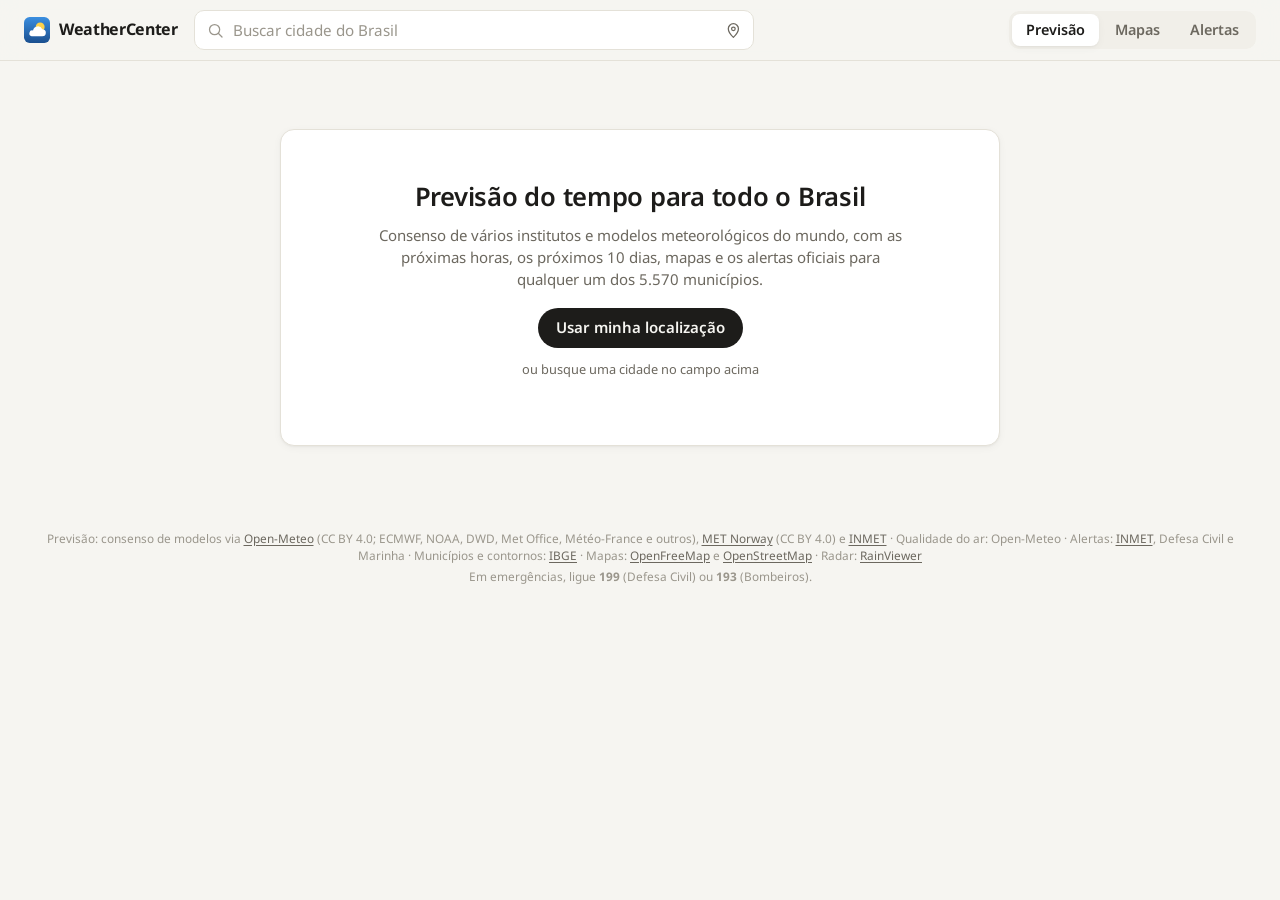
==== index.html @ e6d55d84 "Novo visual, mapas vetoriais e faixa de alertas no topo - Mapa de fundo vetorial (OpenFreeMap + MapL" ====
<!doctype html>
<html lang="pt-BR">
<head>
  <meta charset="utf-8">
  <meta name="viewport" content="width=device-width, initial-scale=1, viewport-fit=cover">
  <title>WeatherCenter</title>
  <meta name="description" content="Previsão do tempo por consenso de vários institutos, mapas e alertas meteorológicos para todas as cidades do Brasil.">
  <meta name="theme-color" content="#f6f5f1" media="(prefers-color-scheme: light)">
  <meta name="theme-color" content="#1b1a18" media="(prefers-color-scheme: dark)">
  <link rel="manifest" href="manifest.webmanifest">
  <link rel="icon" href="icons/icon.svg" type="image/svg+xml">
  <link rel="apple-touch-icon" href="icons/icon-192.png">
  <meta name="apple-mobile-web-app-capable" content="yes">
  <meta name="apple-mobile-web-app-title" content="WeatherCenter">
  <link rel="preload" href="vendor/fontes/noto-sans-latin-wght-normal.woff2" as="font" type="font/woff2" crossorigin>
  <link rel="stylesheet" href="vendor/leaflet/leaflet.css">
  <link rel="stylesheet" href="styles.css">
</head>
<body data-aba="previsao">
  <header class="topo" id="topo">
    <a class="marca" href="./" aria-label="WeatherCenter, início">
      <img src="icons/icon.svg" alt="" width="26" height="26">
      <span>WeatherCenter</span>
    </a>

    <div class="busca" role="search">
      <label for="campo-busca" class="sr">Buscar cidade</label>
      <span class="busca-lupa" data-icone="busca"></span>
      <input id="campo-busca" type="search" autocomplete="off" spellcheck="false"
             placeholder="Buscar cidade do Brasil" aria-autocomplete="list" aria-controls="sugestoes" aria-expanded="false">
      <button id="btn-local" class="btn-icone" type="button" title="Usar minha localização" aria-label="Usar minha localização" data-icone="local"></button>
      <ul id="sugestoes" class="sugestoes" role="listbox" hidden></ul>
    </div>

    <nav class="abas-topo" aria-label="Seções">
      <a href="#previsao" data-aba="previsao">Previsão</a>
      <a href="#mapas" data-aba="mapas">Mapas</a>
      <a href="#alertas" data-aba="alertas">Alertas</a>
    </nav>
    <button id="btn-instalar" class="btn-sec" type="button" hidden>Instalar app</button>
  </header>

  <main>
    <p id="status" class="status" role="status" aria-live="polite" hidden></p>

    <!-- ================= PREVISÃO ================= -->
    <section id="aba-previsao" class="aba aba-previsao">
      <div id="recentes" class="recentes" aria-label="Cidades recentes"></div>

      <section id="boas-vindas" class="cartao boas-vindas">
        <h1>Previsão do tempo para todo o Brasil</h1>
        <p>Consenso de vários institutos e modelos meteorológicos do mundo, com as próximas horas, os próximos 10 dias, mapas e os alertas oficiais para qualquer um dos 5.570 municípios.</p>
        <button id="btn-local-boas" class="btn" type="button">Usar minha localização</button>
        <p class="pequeno">ou busque uma cidade no campo acima</p>
      </section>

      <div id="painel" class="painel" hidden>
        <section id="faixa-alertas" class="faixa-alertas" aria-live="polite" hidden></section>
        <article class="cartao agora" id="hero"></article>

        <article class="cartao resumo" id="c-resumo">
          <h2 class="rotulo">Resumo</h2>
          <ul id="resumo" class="resumo-lista"></ul>
          <div id="alertas-cidade" class="alertas-cidade"></div>
        </article>

        <article class="cartao horas-cartao" id="c-horas">
          <div class="cartao-topo">
            <h2 class="rotulo">Próximas 24 horas</h2>
            <p id="resumo-horas" class="resumo-horas"></p>
          </div>
          <div class="horas-caixa">
            <button type="button" class="horas-seta esq" data-rolar="-1" aria-label="Horas anteriores">‹</button>
            <div id="horas" class="horas" tabindex="0" aria-label="Previsão por hora"></div>
            <button type="button" class="horas-seta dir" data-rolar="1" aria-label="Próximas horas">›</button>
          </div>
          <article id="w-chuva" class="chuva-curta" hidden></article>
          <details class="mais">
            <summary>Tabela completa das próximas 24 horas</summary>
            <div id="tabela-24h"></div>
          </details>
        </article>

        <article class="cartao dias-cartao" id="c-dias">
          <h2 class="rotulo" id="dias-titulo">Próximos 10 dias</h2>
          <ul id="dias" class="dias"></ul>
        </article>

        <div class="quadros" id="quadros">
          <article class="cartao quadro" id="w-sensacao"></article>
          <article class="cartao quadro" id="w-umidade"></article>
          <article class="cartao quadro" id="w-vento"></article>
          <article class="cartao quadro" id="w-precip"></article>
          <article class="cartao quadro" id="w-uv"></article>
          <article class="cartao quadro" id="w-sol"></article>
          <article class="cartao quadro" id="w-visib"></article>
          <article class="cartao quadro" id="w-pressao"></article>
          <article class="cartao quadro" id="w-ar"></article>
          <article class="cartao quadro" id="w-lua"></article>
        </div>

        <article class="cartao fontes-cartao" id="c-fontes" hidden></article>
      </div>

      <footer class="rodape">
        <p>Previsão: consenso de modelos via <a href="https://open-meteo.com/" target="_blank" rel="noopener">Open-Meteo</a> (CC BY 4.0; ECMWF, NOAA, DWD, Met Office, Météo-France e outros), <a href="https://api.met.no/" target="_blank" rel="noopener">MET Norway</a> (CC BY 4.0) e <a href="https://portal.inmet.gov.br/" target="_blank" rel="noopener">INMET</a> ·
          Qualidade do ar: Open-Meteo · Alertas: <a href="https://alertas2.inmet.gov.br/" target="_blank" rel="noopener">INMET</a>, Defesa Civil e Marinha ·
          Municípios e contornos: <a href="https://servicodados.ibge.gov.br/api/docs" target="_blank" rel="noopener">IBGE</a> ·
          Mapas: <a href="https://openfreemap.org" target="_blank" rel="noopener">OpenFreeMap</a> e <a href="https://www.openstreetmap.org/copyright" target="_blank" rel="noopener">OpenStreetMap</a> · Radar: <a href="https://www.rainviewer.com/" target="_blank" rel="noopener">RainViewer</a></p>
        <p>Em emergências, ligue <strong>199</strong> (Defesa Civil) ou <strong>193</strong> (Bombeiros).</p>
      </footer>
    </section>

    <!-- ================= MAPAS ================= -->
    <section id="aba-mapas" class="aba aba-mapa" hidden>
      <div class="mapa-tela">
        <div id="mapa-tempo" class="mapa"></div>
        <div class="mapa-flutuante mapa-camadas-caixa">
          <div id="mapa-camadas" class="segmentos" role="toolbar" aria-label="Camada do mapa"></div>
          <label class="interruptor"><input type="checkbox" id="radar-check"><span class="trilho" aria-hidden="true"></span> Radar <span id="radar-info" class="radar-info"></span></label>
        </div>
        <div id="mapa-legenda" class="mapa-flutuante mapa-legenda"></div>
        <div class="mapa-flutuante linha-tempo">
          <button type="button" id="mapa-tocar" class="btn-tocar" aria-pressed="false" aria-label="Animar as próximas 24 horas"><svg viewBox="0 0 24 24" aria-hidden="true"><path d="M8 5v14l11-7z"/></svg></button>
          <input type="range" id="mapa-hora" min="0" max="24" value="0" step="0.25" aria-label="Horário">
          <span id="mapa-hora-rotulo" class="hora-rotulo"></span>
        </div>
        <div id="mapa-status" class="mapa-status" hidden></div>
      </div>
    </section>

    <!-- ================= ALERTAS ================= -->
    <section id="aba-alertas" class="aba aba-mapa" hidden>
      <div class="alertas-tela">
        <div class="mapa-tela">
          <div id="mapa-alertas" class="mapa"></div>
          <div class="mapa-flutuante alertas-filtro">
            <select id="alertas-uf" aria-label="Filtrar por estado"></select>
          </div>
          <div class="mapa-flutuante mapa-legenda leg-alertas">
            <div class="leg-titulo">Alertas</div>
            <div><span class="q" style="background:#FFD400"></span>Perigo potencial</div>
            <div><span class="q" style="background:#FF8C00"></span>Perigo</div>
            <div><span class="q" style="background:#E60000"></span>Grande perigo</div>
            <label class="leg-fogo"><input type="checkbox" id="mostrar-fogo" checked> Incêndios 24 h <small id="fogo-qtd"></small></label>
          </div>
          <div id="alertas-status" class="mapa-status" hidden></div>
        </div>
        <aside class="alertas-painel">
          <div id="alertas-lista"></div>
          <section class="cartao">
            <h2 class="rotulo">Fontes de alertas</h2>
            <ul id="alertas-fontes" class="fontes"></ul>
          </section>
          <p class="nota">Toque em uma área colorida para ver os alertas daquele local, ou num ícone de fogo para ver o foco de incêndio.</p>
        </aside>
      </div>
    </section>
  </main>

  <nav class="abas-baixo" aria-label="Seções">
    <a href="#previsao" data-aba="previsao"><span data-icone="previsao"></span>Previsão</a>
    <a href="#mapas" data-aba="mapas"><span data-icone="mapa"></span>Mapas</a>
    <a href="#alertas" data-aba="alertas"><span data-icone="alerta"></span>Alertas</a>
  </nav>

  <script src="vendor/leaflet/leaflet.js"></script>
  <script type="module" src="js/main.js"></script>
</body>
</html>
---- vendor/leaflet/leaflet.css ----
/* required styles */

.leaflet-pane,
.leaflet-tile,
.leaflet-marker-icon,
.leaflet-marker-shadow,
.leaflet-tile-container,
.leaflet-pane > svg,
.leaflet-pane > canvas,
.leaflet-zoom-box,
.leaflet-image-layer,
.leaflet-layer {
	position: absolute;
	left: 0;
	top: 0;
	}
.leaflet-container {
	overflow: hidden;
	}
.leaflet-tile,
.leaflet-marker-icon,
.leaflet-marker-shadow {
	-webkit-user-select: none;
	   -moz-user-select: none;
	        user-select: none;
	  -webkit-user-drag: none;
	}
/* Prevents IE11 from highlighting tiles in blue */
.leaflet-tile::selection {
	background: transparent;
}
/* Safari renders non-retina tile on retina better with this, but Chrome is worse */
.leaflet-safari .leaflet-tile {
	image-rendering: -webkit-optimize-contrast;
	}
/* hack that prevents hw layers "stretching" when loading new tiles */
.leaflet-safari .leaflet-tile-container {
	width: 1600px;
	height: 1600px;
	-webkit-transform-origin: 0 0;
	}
.leaflet-marker-icon,
.leaflet-marker-shadow {
	display: block;
	}
/* .leaflet-container svg: reset svg max-width decleration shipped in Joomla! (joomla.org) 3.x */
/* .leaflet-container img: map is broken in FF if you have max-width: 100% on tiles */
.leaflet-container .leaflet-overlay-pane svg {
	max-width: none !important;
	max-height: none !important;
	}
.leaflet-container .leaflet-marker-pane img,
.leaflet-container .leaflet-shadow-pane img,
.leaflet-container .leaflet-tile-pane img,
.leaflet-container img.leaflet-image-layer,
.leaflet-container .leaflet-tile {
	max-width: none !important;
	max-height: none !important;
	width: auto;
	padding: 0;
	}

.leaflet-container img.leaflet-tile {
	/* See: https://bugs.chromium.org/p/chromium/issues/detail?id=600120 */
	mix-blend-mode: plus-lighter;
}

.leaflet-container.leaflet-touch-zoom {
	-ms-touch-action: pan-x pan-y;
	touch-action: pan-x pan-y;
	}
.leaflet-container.leaflet-touch-drag {
	-ms-touch-action: pinch-zoom;
	/* Fallback for FF which doesn't support pinch-zoom */
	touch-action: none;
	touch-action: pinch-zoom;
}
.leaflet-container.leaflet-touch-drag.leaflet-touch-zoom {
	-ms-touch-action: none;
	touch-action: none;
}
.leaflet-container {
	-webkit-tap-highlight-color: transparent;
}
.leaflet-container a {
	-webkit-tap-highlight-color: rgba(51, 181, 229, 0.4);
}
.leaflet-tile {
	filter: inherit;
	visibility: hidden;
	}
.leaflet-tile-loaded {
	visibility: inherit;
	}
.leaflet-zoom-box {
	width: 0;
	height: 0;
	-moz-box-sizing: border-box;
	     box-sizing: border-box;
	z-index: 800;
	}
/* workaround for https://bugzilla.mozilla.org/show_bug.cgi?id=888319 */
.leaflet-overlay-pane svg {
	-moz-user-select: none;
	}

.leaflet-pane         { z-index: 400; }

.leaflet-tile-pane    { z-index: 200; }
.leaflet-overlay-pane { z-index: 400; }
.leaflet-shadow-pane  { z-index: 500; }
.leaflet-marker-pane  { z-index: 600; }
.leaflet-tooltip-pane   { z-index: 650; }
.leaflet-popup-pane   { z-index: 700; }

.leaflet-map-pane canvas { z-index: 100; }
.leaflet-map-pane svg    { z-index: 200; }

.leaflet-vml-shape {
	width: 1px;
	height: 1px;
	}
.lvml {
	behavior: url(#default#VML);
	display: inline-block;
	position: absolute;
	}


/* control positioning */

.leaflet-control {
	position: relative;
	z-index: 800;
	pointer-events: visiblePainted; /* IE 9-10 doesn't have auto */
	pointer-events: auto;
	}
.leaflet-top,
.leaflet-bottom {
	position: absolute;
	z-index: 1000;
	pointer-events: none;
	}
.leaflet-top {
	top: 0;
	}
.leaflet-right {
	right: 0;
	}
.leaflet-bottom {
	bottom: 0;
	}
.leaflet-left {
	left: 0;
	}
.leaflet-control {
	float: left;
	clear: both;
	}
.leaflet-right .leaflet-control {
	float: right;
	}
.leaflet-top .leaflet-control {
	margin-top: 10px;
	}
.leaflet-bottom .leaflet-control {
	margin-bottom: 10px;
	}
.leaflet-left .leaflet-control {
	margin-left: 10px;
	}
.leaflet-right .leaflet-control {
	margin-right: 10px;
	}


/* zoom and fade animations */

.leaflet-fade-anim .leaflet-popup {
	opacity: 0;
	-webkit-transition: opacity 0.2s linear;
	   -moz-transition: opacity 0.2s linear;
	        transition: opacity 0.2s linear;
	}
.leaflet-fade-anim .leaflet-map-pane .leaflet-popup {
	opacity: 1;
	}
.leaflet-zoom-animated {
	-webkit-transform-origin: 0 0;
	    -ms-transform-origin: 0 0;
	        transform-origin: 0 0;
	}
svg.leaflet-zoom-animated {
	will-change: transform;
}

.leaflet-zoom-anim .leaflet-zoom-animated {
	-webkit-transition: -webkit-transform 0.25s cubic-bezier(0,0,0.25,1);
	   -moz-transition:    -moz-transform 0.25s cubic-bezier(0,0,0.25,1);
	        transition:         transform 0.25s cubic-bezier(0,0,0.25,1);
	}
.leaflet-zoom-anim .leaflet-tile,
.leaflet-pan-anim .leaflet-tile {
	-webkit-transition: none;
	   -moz-transition: none;
	        transition: none;
	}

.leaflet-zoom-anim .leaflet-zoom-hide {
	visibility: hidden;
	}


/* cursors */

.leaflet-interactive {
	cursor: pointer;
	}
.leaflet-grab {
	cursor: -webkit-grab;
	cursor:    -moz-grab;
	cursor:         grab;
	}
.leaflet-crosshair,
.leaflet-crosshair .leaflet-interactive {
	cursor: crosshair;
	}
.leaflet-popup-pane,
.leaflet-control {
	cursor: auto;
	}
.leaflet-dragging .leaflet-grab,
.leaflet-dragging .leaflet-grab .leaflet-interactive,
.leaflet-dragging .leaflet-marker-draggable {
	cursor: move;
	cursor: -webkit-grabbing;
	cursor:    -moz-grabbing;
	cursor:         grabbing;
	}

/* marker & overlays interactivity */
.leaflet-marker-icon,
.leaflet-marker-shadow,
.leaflet-image-layer,
.leaflet-pane > svg path,
.leaflet-tile-container {
	pointer-events: none;
	}

.leaflet-marker-icon.leaflet-interactive,
.leaflet-image-layer.leaflet-interactive,
.leaflet-pane > svg path.leaflet-interactive,
svg.leaflet-image-layer.leaflet-interactive path {
	pointer-events: visiblePainted; /* IE 9-10 doesn't have auto */
	pointer-events: auto;
	}

/* visual tweaks */

.leaflet-container {
	background: #ddd;
	outline-offset: 1px;
	}
.leaflet-container a {
	color: #0078A8;
	}
.leaflet-zoom-box {
	border: 2px dotted #38f;
	background: rgba(255,255,255,0.5);
	}


/* general typography */
.leaflet-container {
	font-family: "Helvetica Neue", Arial, Helvetica, sans-serif;
	font-size: 12px;
	font-size: 0.75rem;
	line-height: 1.5;
	}


/* general toolbar styles */

.leaflet-bar {
	box-shadow: 0 1px 5px rgba(0,0,0,0.65);
	border-radius: 4px;
	}
.leaflet-bar a {
	background-color: #fff;
	border-bottom: 1px solid #ccc;
	width: 26px;
	height: 26px;
	line-height: 26px;
	display: block;
	text-align: center;
	text-decoration: none;
	color: black;
	}
.leaflet-bar a,
.leaflet-control-layers-toggle {
	background-position: 50% 50%;
	background-repeat: no-repeat;
	display: block;
	}
.leaflet-bar a:hover,
.leaflet-bar a:focus {
	background-color: #f4f4f4;
	}
.leaflet-bar a:first-child {
	border-top-left-radius: 4px;
	border-top-right-radius: 4px;
	}
.leaflet-bar a:last-child {
	border-bottom-left-radius: 4px;
	border-bottom-right-radius: 4px;
	border-bottom: none;
	}
.leaflet-bar a.leaflet-disabled {
	cursor: default;
	background-color: #f4f4f4;
	color: #bbb;
	}

.leaflet-touch .leaflet-bar a {
	width: 30px;
	height: 30px;
	line-height: 30px;
	}
.leaflet-touch .leaflet-bar a:first-child {
	border-top-left-radius: 2px;
	border-top-right-radius: 2px;
	}
.leaflet-touch .leaflet-bar a:last-child {
	border-bottom-left-radius: 2px;
	border-bottom-right-radius: 2px;
	}

/* zoom control */

.leaflet-control-zoom-in,
.leaflet-control-zoom-out {
	font: bold 18px 'Lucida Console', Monaco, monospace;
	text-indent: 1px;
	}

.leaflet-touch .leaflet-control-zoom-in, .leaflet-touch .leaflet-control-zoom-out  {
	font-size: 22px;
	}


/* layers control */

.leaflet-control-layers {
	box-shadow: 0 1px 5px rgba(0,0,0,0.4);
	background: #fff;
	border-radius: 5px;
	}
.leaflet-control-layers-toggle {
	background-image: url(images/layers.png);
	width: 36px;
	height: 36px;
	}
.leaflet-retina .leaflet-control-layers-toggle {
	background-image: url(images/layers-2x.png);
	background-size: 26px 26px;
	}
.leaflet-touch .leaflet-control-layers-toggle {
	width: 44px;
	height: 44px;
	}
.leaflet-control-layers .leaflet-control-layers-list,
.leaflet-control-layers-expanded .leaflet-control-layers-toggle {
	display: none;
	}
.leaflet-control-layers-expanded .leaflet-control-layers-list {
	display: block;
	position: relative;
	}
.leaflet-control-layers-expanded {
	padding: 6px 10px 6px 6px;
	color: #333;
	background: #fff;
	}
.leaflet-control-layers-scrollbar {
	overflow-y: scroll;
	overflow-x: hidden;
	padding-right: 5px;
	}
.leaflet-control-layers-selector {
	margin-top: 2px;
	position: relative;
	top: 1px;
	}
.leaflet-control-layers label {
	display: block;
	font-size: 13px;
	font-size: 1.08333em;
	}
.leaflet-control-layers-separator {
	height: 0;
	border-top: 1px solid #ddd;
	margin: 5px -10px 5px -6px;
	}

/* Default icon URLs */
.leaflet-default-icon-path { /* used only in path-guessing heuristic, see L.Icon.Default */
	background-image: url(images/marker-icon.png);
	}


/* attribution and scale controls */

.leaflet-container .leaflet-control-attribution {
	background: #fff;
	background: rgba(255, 255, 255, 0.8);
	margin: 0;
	}
.leaflet-control-attribution,
.leaflet-control-scale-line {
	padding: 0 5px;
	color: #333;
	line-height: 1.4;
	}
.leaflet-control-attribution a {
	text-decoration: none;
	}
.leaflet-control-attribution a:hover,
.leaflet-control-attribution a:focus {
	text-decoration: underline;
	}
.leaflet-attribution-flag {
	display: inline !important;
	vertical-align: baseline !important;
	width: 1em;
	height: 0.6669em;
	}
.leaflet-left .leaflet-control-scale {
	margin-left: 5px;
	}
.leaflet-bottom .leaflet-control-scale {
	margin-bottom: 5px;
	}
.leaflet-control-scale-line {
	border: 2px solid #777;
	border-top: none;
	line-height: 1.1;
	padding: 2px 5px 1px;
	white-space: nowrap;
	-moz-box-sizing: border-box;
	     box-sizing: border-box;
	background: rgba(255, 255, 255, 0.8);
	text-shadow: 1px 1px #fff;
	}
.leaflet-control-scale-line:not(:first-child) {
	border-top: 2px solid #777;
	border-bottom: none;
	margin-top: -2px;
	}
.leaflet-control-scale-line:not(:first-child):not(:last-child) {
	border-bottom: 2px solid #777;
	}

.leaflet-touch .leaflet-control-attribution,
.leaflet-touch .leaflet-control-layers,
.leaflet-touch .leaflet-bar {
	box-shadow: none;
	}
.leaflet-touch .leaflet-control-layers,
.leaflet-touch .leaflet-bar {
	border: 2px solid rgba(0,0,0,0.2);
	background-clip: padding-box;
	}


/* popup */

.leaflet-popup {
	position: absolute;
	text-align: center;
	margin-bottom: 20px;
	}
.leaflet-popup-content-wrapper {
	padding: 1px;
	text-align: left;
	border-radius: 12px;
	}
.leaflet-popup-content {
	margin: 13px 24px 13px 20px;
	line-height: 1.3;
	font-size: 13px;
	font-size: 1.08333em;
	min-height: 1px;
	}
.leaflet-popup-content p {
	margin: 17px 0;
	margin: 1.3em 0;
	}
.leaflet-popup-tip-container {
	width: 40px;
	height: 20px;
	position: absolute;
	left: 50%;
	margin-top: -1px;
	margin-left: -20px;
	overflow: hidden;
	pointer-events: none;
	}
.leaflet-popup-tip {
	width: 17px;
	height: 17px;
	padding: 1px;

	margin: -10px auto 0;
	pointer-events: auto;

	-webkit-transform: rotate(45deg);
	   -moz-transform: rotate(45deg);
	    -ms-transform: rotate(45deg);
	        transform: rotate(45deg);
	}
.leaflet-popup-content-wrapper,
.leaflet-popup-tip {
	background: white;
	color: #333;
	box-shadow: 0 3px 14px rgba(0,0,0,0.4);
	}
.leaflet-container a.leaflet-popup-close-button {
	position: absolute;
	top: 0;
	right: 0;
	border: none;
	text-align: center;
	width: 24px;
	height: 24px;
	font: 16px/24px Tahoma, Verdana, sans-serif;
	color: #757575;
	text-decoration: none;
	background: transparent;
	}
.leaflet-container a.leaflet-popup-close-button:hover,
.leaflet-container a.leaflet-popup-close-button:focus {
	color: #585858;
	}
.leaflet-popup-scrolled {
	overflow: auto;
	}

.leaflet-oldie .leaflet-popup-content-wrapper {
	-ms-zoom: 1;
	}
.leaflet-oldie .leaflet-popup-tip {
	width: 24px;
	margin: 0 auto;

	-ms-filter: "progid:DXImageTransform.Microsoft.Matrix(M11=0.70710678, M12=0.70710678, M21=-0.70710678, M22=0.70710678)";
	filter: progid:DXImageTransform.Microsoft.Matrix(M11=0.70710678, M12=0.70710678, M21=-0.70710678, M22=0.70710678);
	}

.leaflet-oldie .leaflet-control-zoom,
.leaflet-oldie .leaflet-control-layers,
.leaflet-oldie .leaflet-popup-content-wrapper,
.leaflet-oldie .leaflet-popup-tip {
	border: 1px solid #999;
	}


/* div icon */

.leaflet-div-icon {
	background: #fff;
	border: 1px solid #666;
	}


/* Tooltip */
/* Base styles for the element that has a tooltip */
.leaflet-tooltip {
	position: absolute;
	padding: 6px;
	background-color: #fff;
	border: 1px solid #fff;
	border-radius: 3px;
	color: #222;
	white-space: nowrap;
	-webkit-user-select: none;
	-moz-user-select: none;
	-ms-user-select: none;
	user-select: none;
	pointer-events: none;
	box-shadow: 0 1px 3px rgba(0,0,0,0.4);
	}
.leaflet-tooltip.leaflet-interactive {
	cursor: pointer;
	pointer-events: auto;
	}
.leaflet-tooltip-top:before,
.leaflet-tooltip-bottom:before,
.leaflet-tooltip-left:before,
.leaflet-tooltip-right:before {
	position: absolute;
	pointer-events: none;
	border: 6px solid transparent;
	background: transparent;
	content: "";
	}

/* Directions */

.leaflet-tooltip-bottom {
	margin-top: 6px;
}
.leaflet-tooltip-top {
	margin-top: -6px;
}
.leaflet-tooltip-bottom:before,
.leaflet-tooltip-top:before {
	left: 50%;
	margin-left: -6px;
	}
.leaflet-tooltip-top:before {
	bottom: 0;
	margin-bottom: -12px;
	border-top-color: #fff;
	}
.leaflet-tooltip-bottom:before {
	top: 0;
	margin-top: -12px;
	margin-left: -6px;
	border-bottom-color: #fff;
	}
.leaflet-tooltip-left {
	margin-left: -6px;
}
.leaflet-tooltip-right {
	margin-left: 6px;
}
.leaflet-tooltip-left:before,
.leaflet-tooltip-right:before {
	top: 50%;
	margin-top: -6px;
	}
.leaflet-tooltip-left:before {
	right: 0;
	margin-right: -12px;
	border-left-color: #fff;
	}
.leaflet-tooltip-right:before {
	left: 0;
	margin-left: -12px;
	border-right-color: #fff;
	}

/* Printing */

@media print {
	/* Prevent printers from removing background-images of controls. */
	.leaflet-control {
		-webkit-print-color-adjust: exact;
		print-color-adjust: exact;
		}
	}
---- styles.css ----
/* =====================================================================
   WeatherCenter: visual sóbrio e minimalista, uma única fonte (Noto Sans,
   a mesma dos nomes nos mapas), cores neutras e um único tom de destaque.
   ===================================================================== */
@font-face {
  font-family: "Noto Sans";
  font-style: normal;
  font-display: swap;
  font-weight: 100 900;
  src: url("vendor/fontes/noto-sans-latin-wght-normal.woff2") format("woff2-variations"), url("vendor/fontes/noto-sans-latin-wght-normal.woff2") format("woff2");
}

:root {
  color-scheme: light;
  --fundo: #f6f5f1;
  --superficie: #ffffff;
  --superficie-2: #f1efe9;
  --superficie-3: #e6e3da;
  --borda: #e4e1d8;
  --borda-forte: #d3cfc4;
  --texto: #1d1c1a;
  --sutil: #6c685f;
  --fraco: #9a968c;
  --acento: #c0613d;
  --acento-suave: #f5e6de;
  --chuva: #2f6db5;
  --chuva-suave: #e8f0f9;
  --ok: #2f7d4f;
  --sol: #d4932a;
  --sombra: 0 1px 2px rgba(29, 28, 26, .04), 0 2px 8px rgba(29, 28, 26, .04);
  --sombra-flutuante: 0 2px 6px rgba(29, 28, 26, .08), 0 10px 28px rgba(29, 28, 26, .10);
  --raio: 14px;
  --raio-p: 10px;
  --vao: 14px;
  --altura-topo: 57px;
  --altura-nav: 0px;
  --fonte: "Noto Sans", system-ui, -apple-system, "Segoe UI", Roboto, sans-serif;
}
@media (prefers-color-scheme: dark) {
  :root {
    color-scheme: dark;
    --fundo: #1b1a18;
    --superficie: #242320;
    --superficie-2: #2c2b27;
    --superficie-3: #3a3833;
    --borda: #34322d;
    --borda-forte: #45423b;
    --texto: #ecebe5;
    --sutil: #a8a499;
    --fraco: #7d7a71;
    --acento: #dc805c;
    --acento-suave: #3a2a22;
    --chuva: #74a9e6;
    --chuva-suave: #22303f;
    --ok: #6cc08e;
    --sol: #e6ae4f;
    --sombra: 0 1px 2px rgba(0, 0, 0, .25);
    --sombra-flutuante: 0 2px 6px rgba(0, 0, 0, .3), 0 10px 28px rgba(0, 0, 0, .35);
  }
}

* { box-sizing: border-box; }
[hidden] { display: none !important; }
html, body { margin: 0; }
html { background: var(--fundo); -webkit-text-size-adjust: 100%; }
body {
  font-family: var(--fonte); font-size: 15px; line-height: 1.45; color: var(--texto); background: var(--fundo);
  min-height: 100vh; min-height: 100dvh; -webkit-font-smoothing: antialiased; font-variant-numeric: tabular-nums;
}
button, input, select { font: inherit; color: inherit; }
a { color: var(--acento); text-underline-offset: 2px; }
h1, h2, h3 { margin: 0; font-weight: 600; letter-spacing: -.01em; }
p { margin: 0; }
.sr { position: absolute; width: 1px; height: 1px; overflow: hidden; clip: rect(0 0 0 0); white-space: nowrap; }
.pequeno { font-size: .8rem; }
.nota { font-size: .78rem; color: var(--sutil); }
.azul { color: var(--chuva); }
:focus-visible { outline: 2px solid var(--acento); outline-offset: 2px; }

/* Ícones de linha */
.ic { width: 1.25em; height: 1.25em; display: inline-block; vertical-align: -.25em; flex: none; }
.ic-sol { color: var(--sol); }
.ic-lua { color: var(--fraco); }
.ic-chuva, .ic-neve { color: var(--chuva); }
.ic-raio { color: var(--sol); }
.ic-nuvem { color: var(--sutil); }
.ic-nuvem-frente { fill: var(--superficie); }
.ic-nevoa { color: var(--fraco); }

/* Botões */
.btn { border: 0; border-radius: 999px; padding: 9px 18px; cursor: pointer; font-weight: 600; background: var(--texto); color: var(--fundo); }
.btn:hover { opacity: .9; }
.btn-sec { border: 1px solid var(--borda-forte); background: var(--superficie); border-radius: 999px; padding: 6px 14px; cursor: pointer; font-size: .85rem; font-weight: 600; }
.btn-icone { border: 0; background: transparent; width: 36px; height: 36px; border-radius: 8px; display: grid; place-items: center; cursor: pointer; color: var(--sutil); }
.btn-icone:hover { background: var(--superficie-2); color: var(--texto); }
.chip { border: 1px solid var(--borda); background: var(--superficie); color: var(--texto); border-radius: 999px; padding: 5px 12px; cursor: pointer; white-space: nowrap; font-size: .82rem; }
.chip:hover { border-color: var(--borda-forte); }

/* ---------------- Topo ---------------- */
.topo {
  position: sticky; top: 0; z-index: 1300; display: flex; align-items: center; gap: 16px;
  padding: calc(10px + env(safe-area-inset-top)) clamp(12px, 2vw, 24px) 10px;
  background: color-mix(in srgb, var(--fundo) 90%, transparent);
  backdrop-filter: saturate(160%) blur(12px); -webkit-backdrop-filter: saturate(160%) blur(12px);
  border-bottom: 1px solid var(--borda);
}
.marca { display: flex; align-items: center; gap: 9px; font-weight: 700; font-size: 1rem; color: var(--texto); text-decoration: none; letter-spacing: -.02em; flex: none; }
.busca { position: relative; flex: 1; max-width: 560px; display: flex; align-items: center; }
.busca-lupa { position: absolute; left: 12px; color: var(--fraco); display: flex; pointer-events: none; }
#campo-busca { width: 100%; padding: 8px 44px 8px 38px; border-radius: 10px; border: 1px solid var(--borda); background: var(--superficie); color: var(--texto); font-size: .95rem; }
#campo-busca::placeholder { color: var(--fraco); }
#campo-busca:focus { outline: none; border-color: var(--acento); box-shadow: 0 0 0 3px var(--acento-suave); }
#btn-local { position: absolute; right: 3px; width: 34px; height: 30px; }
.sugestoes {
  position: absolute; z-index: 1400; left: 0; right: 0; top: calc(100% + 6px); list-style: none; margin: 0; padding: 5px;
  background: var(--superficie); border: 1px solid var(--borda); border-radius: 12px; box-shadow: var(--sombra-flutuante); max-height: 60vh; overflow: auto;
}
.sugestoes li { padding: 9px 11px; border-radius: 8px; cursor: pointer; display: flex; justify-content: space-between; gap: 8px; }
.sugestoes li[aria-selected="true"], .sugestoes li:hover { background: var(--superficie-2); }
.sugestoes .uf { color: var(--sutil); font-size: .88rem; }
.abas-topo { display: none; gap: 2px; margin-left: auto; background: var(--superficie-2); padding: 3px; border-radius: 10px; }
.abas-topo a { color: var(--sutil); text-decoration: none; padding: 6px 14px; border-radius: 8px; font-weight: 600; font-size: .9rem; }
.abas-topo a:hover { color: var(--texto); }
.abas-topo a[aria-current="page"] { background: var(--superficie); color: var(--texto); box-shadow: var(--sombra); }
#btn-instalar { flex: none; }

/* ---------------- Estrutura ---------------- */
main { width: 100%; }
.aba-previsao { padding: var(--vao) clamp(12px, 2vw, 24px) calc(var(--vao) + var(--altura-nav)); max-width: 1760px; margin: 0 auto; }
.status {
  position: fixed; z-index: 1350; left: 50%; transform: translateX(-50%); top: calc(var(--altura-topo) + 10px);
  max-width: min(560px, calc(100vw - 24px)); padding: 9px 14px; border-radius: 10px; font-size: .9rem;
  background: var(--texto); color: var(--fundo); box-shadow: var(--sombra-flutuante);
}
.status.erro { background: #b4432c; color: #fff; }
.recentes { display: flex; gap: 6px; overflow-x: auto; scrollbar-width: none; margin-bottom: var(--vao); }
.recentes:empty { display: none; }
.recentes::-webkit-scrollbar { display: none; }

.cartao { background: var(--superficie); border: 1px solid var(--borda); border-radius: var(--raio); padding: 16px; box-shadow: var(--sombra); min-width: 0; }
.rotulo { font-size: .72rem; font-weight: 650; letter-spacing: .07em; text-transform: uppercase; color: var(--sutil); margin-bottom: 10px; display: flex; align-items: center; gap: 6px; }
.cartao-topo { display: flex; align-items: baseline; justify-content: space-between; gap: 4px 12px; flex-wrap: wrap; margin-bottom: 4px; }
.cartao-topo .rotulo { margin-bottom: 0; }
details.mais { margin-top: 10px; border-top: 1px solid var(--borda); padding-top: 8px; }
details.mais > summary { cursor: pointer; font-size: .84rem; font-weight: 600; color: var(--sutil); list-style: none; padding: 4px 0; }
details.mais > summary::-webkit-details-marker { display: none; }
details.mais > summary::before { content: "›"; display: inline-block; width: 1em; transition: transform .15s; }
details.mais[open] > summary::before { transform: rotate(90deg); }
details.mais > summary:hover { color: var(--texto); }

.boas-vindas { text-align: center; padding: 48px 20px; max-width: 720px; margin: 6vh auto; }
.boas-vindas h1 { font-size: 1.6rem; margin-bottom: 10px; }
.boas-vindas p { color: var(--sutil); margin: 0 auto 18px; max-width: 540px; }
.boas-vindas .pequeno { margin-top: 12px; }
body.carregando .painel { opacity: .6; transition: opacity .2s; }

/* Painel da previsão: grade que ocupa toda a largura */
.painel { display: grid; gap: var(--vao); grid-template-columns: minmax(0, 1fr); grid-auto-flow: row dense; }

/* ---------------- Agora ---------------- */
.agora { display: flex; flex-direction: column; gap: 14px; }
.agora-topo { display: flex; justify-content: space-between; gap: 10px; align-items: flex-start; }
.agora h1 { font-size: 1.35rem; }
.agora-onde { color: var(--sutil); font-size: .85rem; margin-top: 2px; }
.agora-onde::first-letter { text-transform: uppercase; }
.agora-principal { display: flex; align-items: center; gap: 18px; }
.agora-principal .ic-tempo { width: 60px; height: 60px; stroke-width: 1.3; }
.agora-temp { font-size: 4.2rem; font-weight: 300; line-height: 1; letter-spacing: -.04em; }
.agora-desc { font-size: 1.05rem; font-weight: 600; }
.agora-sub { color: var(--sutil); font-size: .9rem; margin-top: 2px; }
.agora-metricas { display: grid; grid-template-columns: repeat(4, minmax(0, 1fr)); gap: 1px; background: var(--borda); border: 1px solid var(--borda); border-radius: var(--raio-p); overflow: hidden; margin: 0; }
.agora-metricas div { background: var(--superficie); padding: 8px 10px; display: flex; flex-direction: column; gap: 1px; }
.agora-metricas dt { font-size: .72rem; color: var(--sutil); display: flex; align-items: center; gap: 4px; }
.agora-metricas dd { margin: 0; font-weight: 650; font-size: .95rem; }
.selo-fontes {
  align-self: flex-start; border: 1px solid var(--borda); background: var(--superficie-2); color: var(--sutil); border-radius: 999px;
  padding: 3px 10px; font-size: .75rem; font-weight: 600; cursor: pointer; white-space: nowrap;
}
.selo-fontes:hover { color: var(--texto); border-color: var(--borda-forte); }
.selo-fontes .ponto { display: inline-block; width: 6px; height: 6px; border-radius: 50%; background: var(--ok); margin-right: 6px; vertical-align: 1px; }

/* ---------------- Resumo e alertas ---------------- */
.resumo-lista { list-style: none; margin: 0; padding: 0; }
.resumo-lista li { display: grid; grid-template-columns: 22px 1fr; gap: 10px; padding: 9px 0; border-top: 1px solid var(--borda); align-items: start; }
.resumo-lista li:first-child { border-top: 0; padding-top: 0; }
.resumo-lista .ic { margin-top: 1px; color: var(--sutil); }
.resumo-lista strong { font-weight: 650; }
.resumo-lista .quando { display: block; font-size: .7rem; font-weight: 650; letter-spacing: .06em; text-transform: uppercase; color: var(--fraco); margin-bottom: 1px; }
.resumo-lista li.atencao .ic { color: var(--acento); }
.faixa-alertas {
  grid-column: 1 / -1; border-radius: var(--raio); padding: 14px 16px; display: grid; gap: 10px;
  background: color-mix(in srgb, var(--cor) 14%, var(--superficie));
  border: 1px solid color-mix(in srgb, var(--cor) 55%, var(--borda)); border-left: 6px solid var(--cor);
}
.faixa-alertas.so-estado { background: color-mix(in srgb, var(--cor) 6%, var(--superficie)); border-left-width: 4px; }
.faixa-cab { display: flex; align-items: center; gap: 10px; }
.faixa-cab .ic { width: 24px; height: 24px; flex: none; color: color-mix(in srgb, var(--cor) 70%, var(--texto)); stroke-width: 2; }
.faixa-cab h2 { font-size: 1.05rem; font-weight: 700; margin: 0; }
.faixa-alertas ul { list-style: none; margin: 0; padding: 0; display: grid; gap: 6px; }
.faixa-alertas li { display: flex; flex-wrap: wrap; align-items: center; gap: 4px 8px; font-weight: 600; font-size: .92rem; }
.faixa-alertas li .fonte { font-weight: 500; }
.faixa-acoes { display: flex; flex-wrap: wrap; gap: 8px; }
.faixa-acoes a.btn-sec { text-decoration: none; color: var(--texto); }
.alertas-cidade { margin-top: 12px; display: grid; gap: 8px; }
.alertas-cidade:empty { display: none; }
.alerta {
  border-radius: var(--raio-p); padding: 11px 13px; background: color-mix(in srgb, var(--cor) 9%, var(--superficie));
  border: 1px solid color-mix(in srgb, var(--cor) 40%, var(--borda)); border-left: 4px solid var(--cor);
}
.alerta-topo { display: flex; justify-content: space-between; align-items: center; gap: 8px; margin-bottom: 4px; }
.selo { font-size: .68rem; font-weight: 700; text-transform: uppercase; letter-spacing: .05em; padding: 2px 8px; border-radius: 999px; color: #1a1a1a; }
.fonte { font-size: .74rem; font-weight: 600; color: var(--sutil); }
.alerta h3 { font-size: .95rem; margin-bottom: 2px; }
.alerta p { margin: 0; color: var(--sutil); }
.alerta details { margin-top: 6px; font-size: .88rem; }
.alerta summary { cursor: pointer; color: var(--texto); font-weight: 600; }
.alerta ul { margin: 6px 0; padding-left: 20px; }
.aviso-neutro { border-radius: var(--raio-p); padding: 9px 12px; background: var(--superficie-2); font-size: .88rem; color: var(--sutil); display: flex; gap: 8px; align-items: center; }
.aviso-neutro.ok::before { content: ""; width: 7px; height: 7px; border-radius: 50%; background: var(--ok); flex: none; }

/* ---------------- Próximas horas ---------------- */
.resumo-horas { color: var(--sutil); font-size: .86rem; }
.horas-caixa { position: relative; }
.horas { overflow-x: auto; scrollbar-width: thin; scrollbar-color: var(--borda-forte) transparent; padding-bottom: 6px; }
.horas:focus-visible { outline-offset: -2px; border-radius: 8px; }
.trilho-colunas { display: flex; }
.hc { flex: 0 0 auto; display: flex; flex-direction: column; align-items: center; gap: 4px; padding-top: 8px; }
.hc .h-hora { font-size: .78rem; color: var(--sutil); font-weight: 600; }
.hc.agora-h .h-hora { color: var(--texto); }
.hc .ic-tempo { width: 24px; height: 24px; }
.hc .h-prob { font-size: .7rem; font-weight: 650; color: var(--chuva); min-height: 1.1em; }
.hc.sol .h-hora { color: var(--sol); }
.grafico-horas { display: block; overflow: visible; }
.grafico-horas .curva { fill: none; stroke: var(--acento); stroke-width: 2; stroke-linejoin: round; }
.grafico-horas .ponto { fill: var(--superficie); stroke: var(--acento); stroke-width: 1.6; }
.grafico-horas .t { font-size: 12.5px; font-weight: 650; fill: var(--texto); text-anchor: middle; }
.grafico-horas .barra { fill: var(--chuva); opacity: .8; }
.grafico-horas .base { stroke: var(--borda); }
.grafico-horas .mm { font-size: 10px; fill: var(--chuva); text-anchor: middle; font-weight: 600; }
.grafico-horas .linha-sol { stroke: var(--sol); stroke-dasharray: 2 3; }
.grafico-horas .rot-sol { font-size: 10px; fill: var(--sol); text-anchor: middle; font-weight: 650; }
.horas-seta {
  display: none; position: absolute; top: 45%; transform: translateY(-50%); z-index: 2; width: 30px; height: 30px; border-radius: 50%;
  border: 1px solid var(--borda); background: var(--superficie); color: var(--texto); font-size: 1.2rem; line-height: 1; cursor: pointer; box-shadow: var(--sombra-flutuante);
}
.horas-seta.esq { left: -10px; } .horas-seta.dir { right: -10px; }
@media (hover: hover) and (pointer: fine) { .horas-caixa:hover .horas-seta { display: block; } }
.chuva-curta { margin-top: 10px; padding: 10px 12px; border-radius: var(--raio-p); background: var(--chuva-suave); }
.chuva-curta p { font-size: .86rem; margin-bottom: 8px; }
.barras-chuva { display: grid; grid-template-columns: repeat(12, 1fr); gap: 3px; height: 32px; align-items: end; }
.barras-chuva div { height: 100%; display: flex; align-items: flex-end; }
.barras-chuva span { width: 100%; border-radius: 2px 2px 0 0; background: color-mix(in srgb, var(--chuva) 22%, transparent); }
.barras-chuva span.tem { background: var(--chuva); }
.barras-eixo { display: flex; justify-content: space-between; font-size: .7rem; color: var(--sutil); margin-top: 3px; }

/* Tabela de 24 horas */
.tabela-caixa { overflow-x: auto; border-radius: var(--raio-p); border: 1px solid var(--borda); margin-top: 6px; }
.tabela { border-collapse: separate; border-spacing: 0; font-size: .82rem; white-space: nowrap; }
.tabela th, .tabela td { padding: 6px 10px; text-align: center; border-bottom: 1px solid var(--borda); }
.tabela tr:last-child th, .tabela tr:last-child td { border-bottom: 0; }
.tabela th[scope="row"] { position: sticky; left: 0; background: var(--superficie); text-align: left; font-weight: 600; color: var(--sutil); z-index: 1; box-shadow: 1px 0 0 var(--borda); }
.tabela thead th[scope="col"] { font-weight: 650; }
.tabela .icones td { padding: 3px 10px; }
.tabela .icones .ic-tempo { width: 22px; height: 22px; }
.uv { display: inline-block; min-width: 22px; padding: 0 5px; border-radius: 5px; background: color-mix(in srgb, var(--c) 25%, transparent); font-weight: 650; }
.seta { display: inline-block; font-weight: 700; color: var(--sutil); }

/* ---------------- 10 dias ---------------- */
.dias { list-style: none; margin: 0; padding: 0; }
.dia { border-top: 1px solid var(--borda); }
.dia:first-child { border-top: 0; }
.dia summary {
  list-style: none; cursor: pointer; display: grid; align-items: center; gap: 10px; padding: 8px 6px;
  grid-template-columns: 3.4em 24px 2.8em 2.4em minmax(40px, 1fr) 2.4em; border-radius: 8px;
}
.dia summary::-webkit-details-marker { display: none; }
.dia summary:hover { background: var(--superficie-2); }
.d-nome { font-weight: 600; }
.d-icone { display: flex; }
.d-icone .ic-tempo { width: 24px; height: 24px; }
.d-chuva { font-size: .74rem; color: var(--chuva); font-weight: 650; }
.d-min { color: var(--sutil); text-align: right; }
.d-max { font-weight: 650; text-align: right; }
.d-barra { position: relative; height: 5px; border-radius: 3px; background: var(--superficie-3); }
.d-barra > span { position: absolute; top: 0; bottom: 0; border-radius: 3px; }
.d-agora { position: absolute; top: 50%; width: 9px; height: 9px; border-radius: 50%; background: var(--superficie); border: 2px solid var(--texto); transform: translate(-50%, -50%); }
.d-det { padding: 6px 6px 14px; }
.d-desc { margin: 0 0 6px; }
.d-cons { margin: 0 0 10px; font-size: .82rem; color: var(--sutil); }
.d-det dl { display: grid; grid-template-columns: repeat(2, minmax(0, 1fr)); gap: 6px; margin: 0; }
.d-det dl div { background: var(--superficie-2); border-radius: 8px; padding: 7px 10px; }
.d-det dt { font-size: .72rem; color: var(--sutil); }
.d-det dd { margin: 1px 0 0; font-weight: 650; }
.d-det dd small { font-weight: 500; color: var(--sutil); }
.dia details[open] > summary { background: var(--superficie-2); }

/* ---------------- Quadros ---------------- */
.quadros { display: grid; grid-template-columns: repeat(2, minmax(0, 1fr)); gap: var(--vao); align-content: start; }
.quadro { display: flex; flex-direction: column; min-height: 136px; padding: 14px; }
.quadro .rotulo { margin-bottom: 6px; }
.w-grande { font-size: 1.7rem; font-weight: 400; line-height: 1.1; letter-spacing: -.02em; }
.w-grande small { font-size: .85rem; color: var(--sutil); font-weight: 500; letter-spacing: 0; margin-left: 3px; }
.w-sub { font-size: .88rem; font-weight: 600; margin-top: 2px; }
.w-dica { font-size: .8rem; color: var(--sutil); margin-top: auto; padding-top: 8px; line-height: 1.35; }
.escala { position: relative; height: 4px; border-radius: 2px; margin-top: 10px; }
.escala span { position: absolute; top: 50%; width: 10px; height: 10px; border-radius: 50%; background: var(--superficie); border: 2px solid var(--texto); transform: translate(-50%, -50%); }
.vento-linha { display: flex; align-items: center; gap: 12px; }
.bussola { width: 62px; height: 62px; flex: none; color: var(--texto); }
.bussola text { font-size: 11px; fill: var(--fraco); font-weight: 650; }
.medidor-sol { width: 100%; max-width: 170px; height: auto; display: block; margin-top: 6px; }
.lua-linha { display: flex; align-items: center; gap: 12px; }
.lua-disco { width: 40px; height: 40px; flex: none; }

/* ---------------- Fontes da previsão ---------------- */
.resumo-fontes { font-size: .9rem; margin-bottom: 10px; color: var(--sutil); }
.resumo-fontes strong { color: var(--texto); }
.fontes-lista { list-style: none; margin: 0; padding: 0; display: grid; grid-template-columns: repeat(auto-fill, minmax(250px, 1fr)); gap: 0 20px; }
.fontes-lista li { display: grid; grid-template-columns: 8px 1fr auto; gap: 10px; align-items: baseline; padding: 7px 0; border-top: 1px solid var(--borda); }
.fonte-ponto { width: 7px; height: 7px; border-radius: 50%; background: var(--fraco); display: inline-block; }
.fonte-ponto.ok { background: var(--ok); }
.f-nome { font-weight: 650; font-size: .88rem; }
.f-inst { display: block; font-size: .74rem; color: var(--sutil); }
.f-hoje { font-size: .82rem; font-weight: 650; white-space: nowrap; }
.fontes-cartao details.mais p { font-size: .84rem; color: var(--sutil); margin: 6px 0; max-width: 100ch; }

.rodape { text-align: center; font-size: .74rem; color: var(--fraco); padding: 26px 8px 8px; }
.rodape p { margin: 4px 0; }
.rodape a { color: var(--sutil); }

/* ---------------- Mapas em tela cheia ---------------- */
.aba-mapa { height: calc(100vh - var(--altura-topo) - var(--altura-nav)); height: calc(100dvh - var(--altura-topo) - var(--altura-nav)); }
.mapa-tela { position: relative; height: 100%; overflow: hidden; background: var(--superficie-2); }
.mapa { position: absolute; inset: 0; background: var(--superficie-2); }
.mapa-flutuante {
  position: absolute; z-index: 1000; background: color-mix(in srgb, var(--superficie) 94%, transparent);
  backdrop-filter: blur(10px); -webkit-backdrop-filter: blur(10px);
  border: 1px solid var(--borda); border-radius: 12px; box-shadow: var(--sombra-flutuante);
}
.mapa-camadas-caixa { top: 12px; left: 12px; display: flex; align-items: center; gap: 6px; padding: 4px; max-width: calc(100% - 24px); }
.segmentos { display: flex; gap: 2px; overflow-x: auto; scrollbar-width: none; min-width: 0; }
.segmentos::-webkit-scrollbar { display: none; }
.segmentos button { border: 0; background: transparent; padding: 6px 11px; border-radius: 8px; font-size: .84rem; font-weight: 600; color: var(--sutil); cursor: pointer; white-space: nowrap; }
.segmentos button:hover { color: var(--texto); background: var(--superficie-2); }
.segmentos button[aria-pressed="true"] { background: var(--texto); color: var(--fundo); }
.interruptor { display: flex; align-items: center; gap: 7px; font-size: .84rem; font-weight: 600; padding: 4px 8px 4px 10px; border-left: 1px solid var(--borda); cursor: pointer; white-space: nowrap; position: relative; }
.interruptor input { position: absolute; opacity: 0; pointer-events: none; }
.interruptor .trilho { width: 30px; height: 18px; border-radius: 999px; background: var(--superficie-3); position: relative; transition: background .2s; flex: none; }
.interruptor .trilho::after { content: ""; position: absolute; top: 2px; left: 2px; width: 14px; height: 14px; border-radius: 50%; background: var(--superficie); box-shadow: 0 1px 2px rgba(0,0,0,.25); transition: transform .2s; }
.interruptor input:checked + .trilho { background: var(--chuva); }
.interruptor input:checked + .trilho::after { transform: translateX(12px); }
.interruptor input:focus-visible + .trilho { outline: 2px solid var(--acento); outline-offset: 2px; }
.radar-info { font-weight: 500; color: var(--sutil); font-size: .78rem; }
.mapa-legenda { left: 12px; bottom: 80px; padding: 9px 11px; font-size: .74rem; width: 210px; }
.leg-titulo { font-weight: 650; margin-bottom: 6px; font-size: .78rem; }
.leg-titulo span { color: var(--sutil); font-weight: 500; }
.leg-barra { height: 8px; border-radius: 4px; }
.leg-marcas { display: flex; justify-content: space-between; color: var(--sutil); margin-top: 3px; }
.leg-alertas { bottom: 22px; width: auto; }
.leg-alertas div { display: flex; align-items: center; gap: 7px; margin: 3px 0; }
.leg-alertas .q { width: 12px; height: 12px; border-radius: 3px; display: inline-block; }
.leg-fogo { display: flex; align-items: center; gap: 6px; margin-top: 7px; padding-top: 7px; border-top: 1px solid var(--borda); cursor: pointer; }
.leg-fogo small { color: var(--sutil); }
.linha-tempo {
  left: 50%; transform: translateX(-50%); bottom: 18px; width: min(680px, calc(100% - 24px));
  display: grid; grid-template-columns: auto 1fr auto; align-items: center; gap: 12px; padding: 7px 14px 7px 7px;
}
.btn-tocar { width: 38px; height: 38px; border-radius: 50%; border: 0; background: var(--texto); color: var(--fundo); display: grid; place-items: center; cursor: pointer; }
.btn-tocar svg { width: 18px; height: 18px; fill: currentColor; }
#mapa-hora { width: 100%; accent-color: var(--acento); }
.hora-rotulo { font-size: .84rem; font-weight: 650; min-width: 8.5em; text-align: right; }
.mapa-status { position: absolute; inset: 0; z-index: 1100; display: grid; place-items: center; background: color-mix(in srgb, var(--fundo) 55%, transparent); font-weight: 600; text-align: center; padding: 20px; }
.alertas-filtro { top: 12px; left: 12px; padding: 3px; }
#alertas-uf { border: 0; background: transparent; padding: 6px 8px; border-radius: 8px; font-weight: 600; font-size: .88rem; }

.camada-campo { pointer-events: none; }
.camada-valores { position: absolute; left: 0; top: 0; }
.valor-cidade {
  position: absolute; left: 0; top: 0; white-space: nowrap; pointer-events: none; translate: -50% -150%;
  font-size: 11.5px; font-weight: 700; padding: 1px 6px; border-radius: 6px; line-height: 1.5;
  background: color-mix(in srgb, var(--superficie) 92%, transparent); color: var(--texto); border: 1px solid var(--borda);
  box-shadow: 0 1px 3px rgba(0,0,0,.12);
}
.radar-quadro { transition: opacity .45s ease; }

/* Leaflet com o visual do app */
.leaflet-container { font-family: var(--fonte); background: var(--superficie-2); }
.leaflet-bar { border: 1px solid var(--borda) !important; border-radius: 10px !important; box-shadow: var(--sombra-flutuante) !important; overflow: hidden; }
.leaflet-bar a, .leaflet-bar a:hover { background: var(--superficie); color: var(--texto); border-bottom-color: var(--borda); width: 34px; height: 34px; line-height: 34px; }
.leaflet-bottom.leaflet-right .leaflet-control-zoom { margin-bottom: 84px; margin-right: 12px; }
.leaflet-popup-content-wrapper, .leaflet-popup-tip { background: var(--superficie); color: var(--texto); box-shadow: var(--sombra-flutuante); }
.leaflet-popup-content-wrapper { border-radius: 12px; }
.leaflet-popup-content { margin: 12px 14px; font-size: .88rem; }
.leaflet-popup-content p { margin: 0 0 6px; }
.leaflet-container a.leaflet-popup-close-button { color: var(--sutil); }
.leaflet-control-attribution { background: color-mix(in srgb, var(--superficie) 80%, transparent) !important; color: var(--sutil); font-size: 10px; }
.leaflet-control-attribution a { color: var(--sutil); }
.popup .btn { padding: 6px 12px; font-size: .82rem; }
.popup-alertas .alerta { margin-bottom: 8px; }
.rotulo-cidade { white-space: nowrap; pointer-events: none; }
.rotulo-cidade i { position: absolute; left: 0; top: 0; width: 6px; height: 6px; border-radius: 50%; background: var(--texto); border: 1px solid var(--superficie); }
.rotulo-cidade span { position: absolute; left: 9px; top: -7px; font-size: 11.5px; font-weight: 600; color: var(--texto); text-shadow: 0 0 2px var(--superficie), 0 0 3px var(--superficie), 0 0 4px var(--superficie); }
.rotulo-cidade.capital span { font-size: 13px; font-weight: 700; top: -8px; }
.icone-fogo svg { display: block; filter: drop-shadow(0 1px 2px rgba(0,0,0,.35)); }
.popup-fogo p { margin: 6px 0 0; }

/* Aba de alertas: mapa e lista lado a lado no computador */
.alertas-tela { display: grid; grid-template-rows: 58% 42%; height: 100%; }
.alertas-painel { overflow-y: auto; padding: var(--vao); display: grid; gap: var(--vao); align-content: start; border-top: 1px solid var(--borda); background: var(--fundo); }
.lista-titulo { font-size: .95rem; margin: 0 0 4px; }
#alertas-lista { display: grid; gap: 8px; align-content: start; }
.area-alerta { font-size: .76rem; color: var(--sutil); margin: -4px 4px 4px; }
.fontes { list-style: none; margin: 0; padding: 0; display: grid; gap: 10px; }
.fontes li { display: grid; grid-template-columns: 10px 1fr; gap: 10px; align-items: start; font-size: .88rem; }
.fontes .fonte-ponto { margin-top: 7px; }
.fonte-ok .fonte-ponto { background: var(--ok); }
.fonte-erro .fonte-ponto { background: #c94b32; }
.fonte-st { font-size: .74rem; color: var(--sutil); margin-left: 4px; }
.fontes .pequeno { color: var(--sutil); }

/* ---------------- Navegação inferior (celular) ---------------- */
.abas-baixo {
  position: fixed; z-index: 1300; left: 0; right: 0; bottom: 0; display: grid; grid-template-columns: repeat(3, 1fr);
  background: color-mix(in srgb, var(--superficie) 94%, transparent); backdrop-filter: blur(12px); -webkit-backdrop-filter: blur(12px);
  border-top: 1px solid var(--borda); padding-bottom: env(safe-area-inset-bottom);
}
.abas-baixo a { display: flex; flex-direction: column; align-items: center; gap: 2px; padding: 7px 0 8px; font-size: .7rem; font-weight: 600; color: var(--fraco); text-decoration: none; }
.abas-baixo a .ic { width: 22px; height: 22px; }
.abas-baixo a[aria-current="page"] { color: var(--texto); }
.abas-baixo a[aria-current="page"] .ic { color: var(--acento); }
body[data-aba="mapas"], body[data-aba="alertas"] { overflow: hidden; }

/* ---------------- Celular ---------------- */
@media (max-width: 899px) {
  :root { --altura-nav: calc(56px + env(safe-area-inset-bottom)); --vao: 12px; }
  .topo { gap: 10px; }
  .marca span { display: none; }
  .busca { max-width: none; }
  .mapa-camadas-caixa { left: 8px; right: 8px; top: 8px; max-width: none; }
  .mapa-legenda { left: 8px; bottom: 70px; width: 180px; }
  .leg-alertas { bottom: 12px; }
  .alertas-filtro { top: 8px; left: 8px; }
  .linha-tempo { bottom: 10px; gap: 8px; }
  .hora-rotulo { min-width: 6.5em; font-size: .78rem; }
  .leaflet-bottom.leaflet-right .leaflet-control-zoom { display: none; }
  .agora-metricas { grid-template-columns: repeat(2, minmax(0, 1fr)); }
  .agora-temp { font-size: 3.6rem; }
  .cartao { padding: 14px; }
}
@media (max-width: 520px) {
  .interruptor { padding-left: 6px; }
  .interruptor .radar-info { display: none; }
}

/* ---------------- Telas grandes: aproveita toda a largura ---------------- */
@media (min-width: 900px) {
  .abas-topo { display: flex; }
  .abas-baixo { display: none; }
  .painel { grid-template-columns: repeat(12, minmax(0, 1fr)); }
  .agora, .resumo, .dias-cartao, .quadros { grid-column: span 6; }
  .horas-cartao, .fontes-cartao { grid-column: 1 / -1; }
  .alertas-tela { grid-template-columns: minmax(0, 1fr) clamp(320px, 30vw, 440px); grid-template-rows: 100%; }
  .alertas-painel { border-top: 0; border-left: 1px solid var(--borda); }
  .d-det dl { grid-template-columns: repeat(3, minmax(0, 1fr)); }
}
@media (min-width: 1280px) {
  .agora { grid-column: span 5; }
  .resumo { grid-column: span 7; }
  .dias-cartao { grid-column: span 5; }
  .quadros { grid-column: span 7; grid-template-columns: repeat(3, minmax(0, 1fr)); }
}
@media (min-width: 1600px) {
  .agora, .resumo { grid-column: span 4; }
  .dias-cartao { grid-column: span 4; grid-row: span 2; }
  .horas-cartao { grid-column: span 8; }
  .quadros { grid-column: 1 / -1; grid-template-columns: repeat(5, minmax(0, 1fr)); }
}
@media (prefers-reduced-motion: reduce) {
  * { transition: none !important; }
}
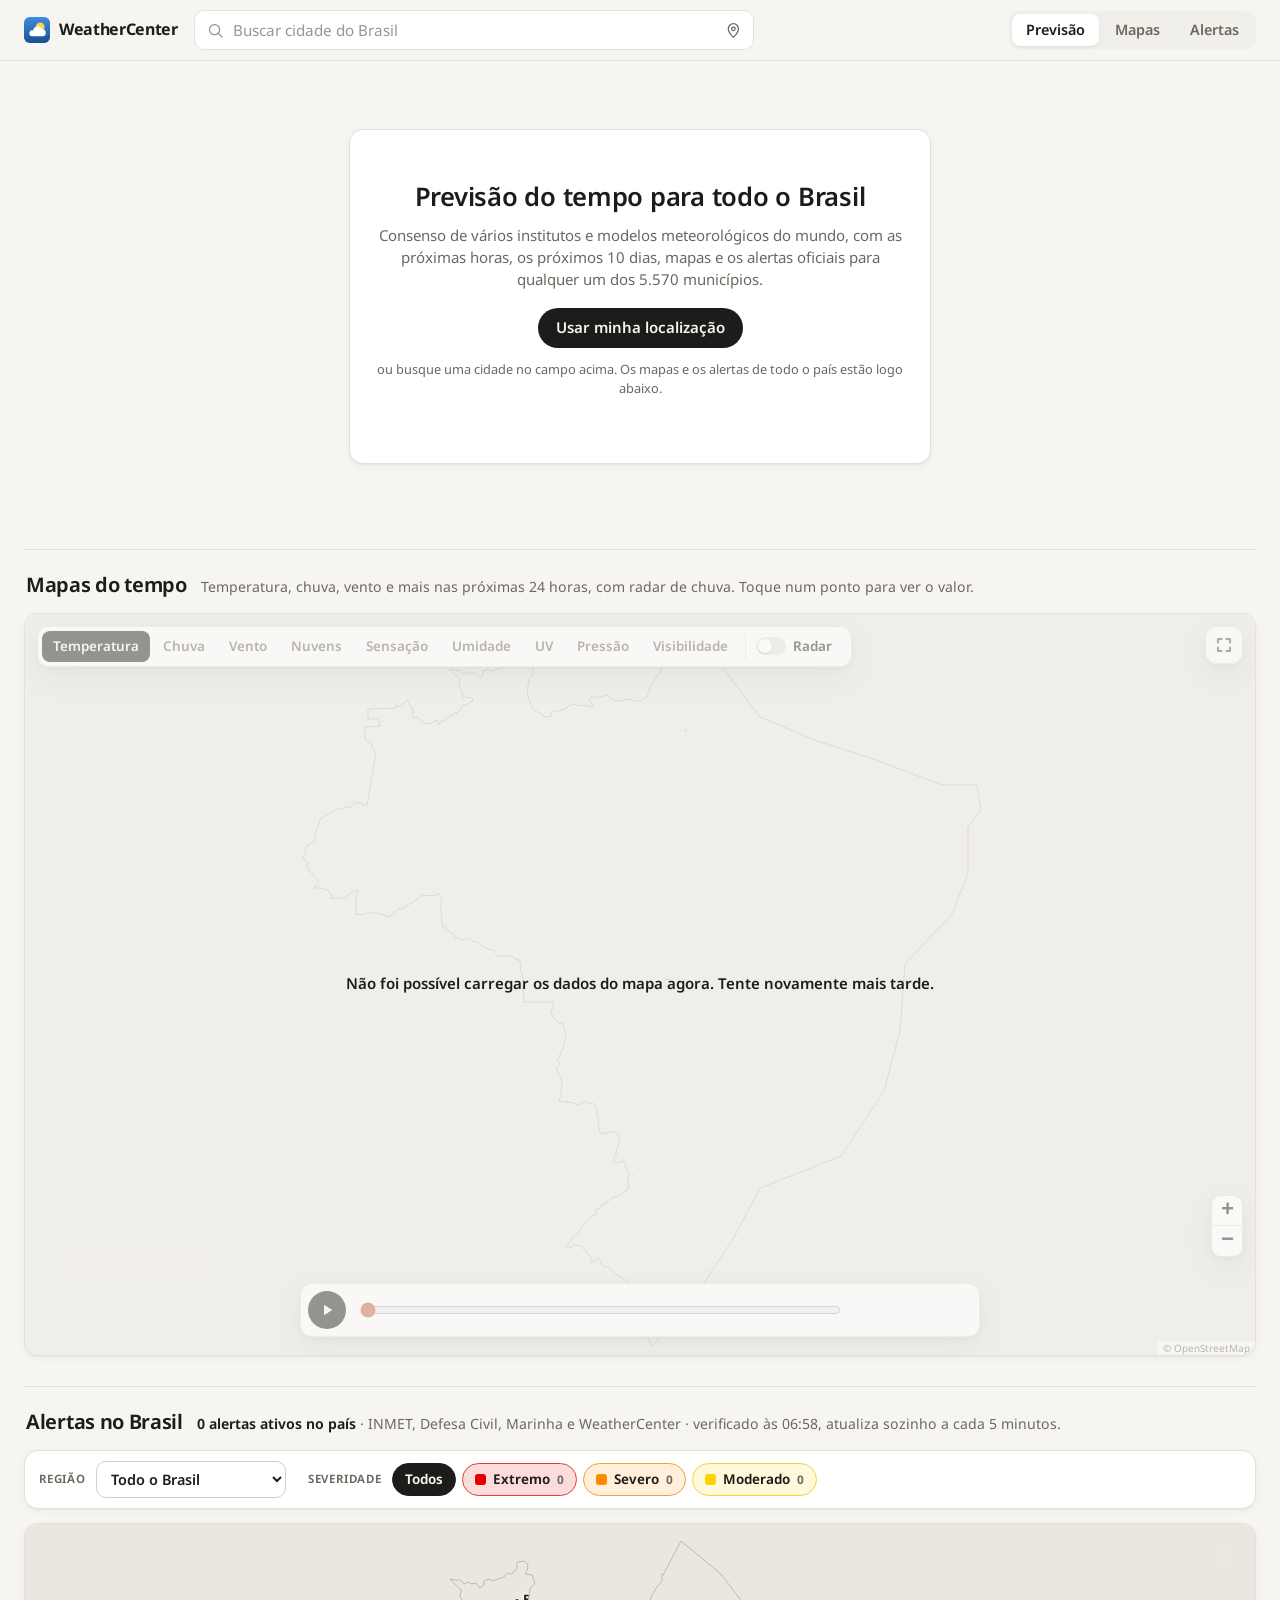
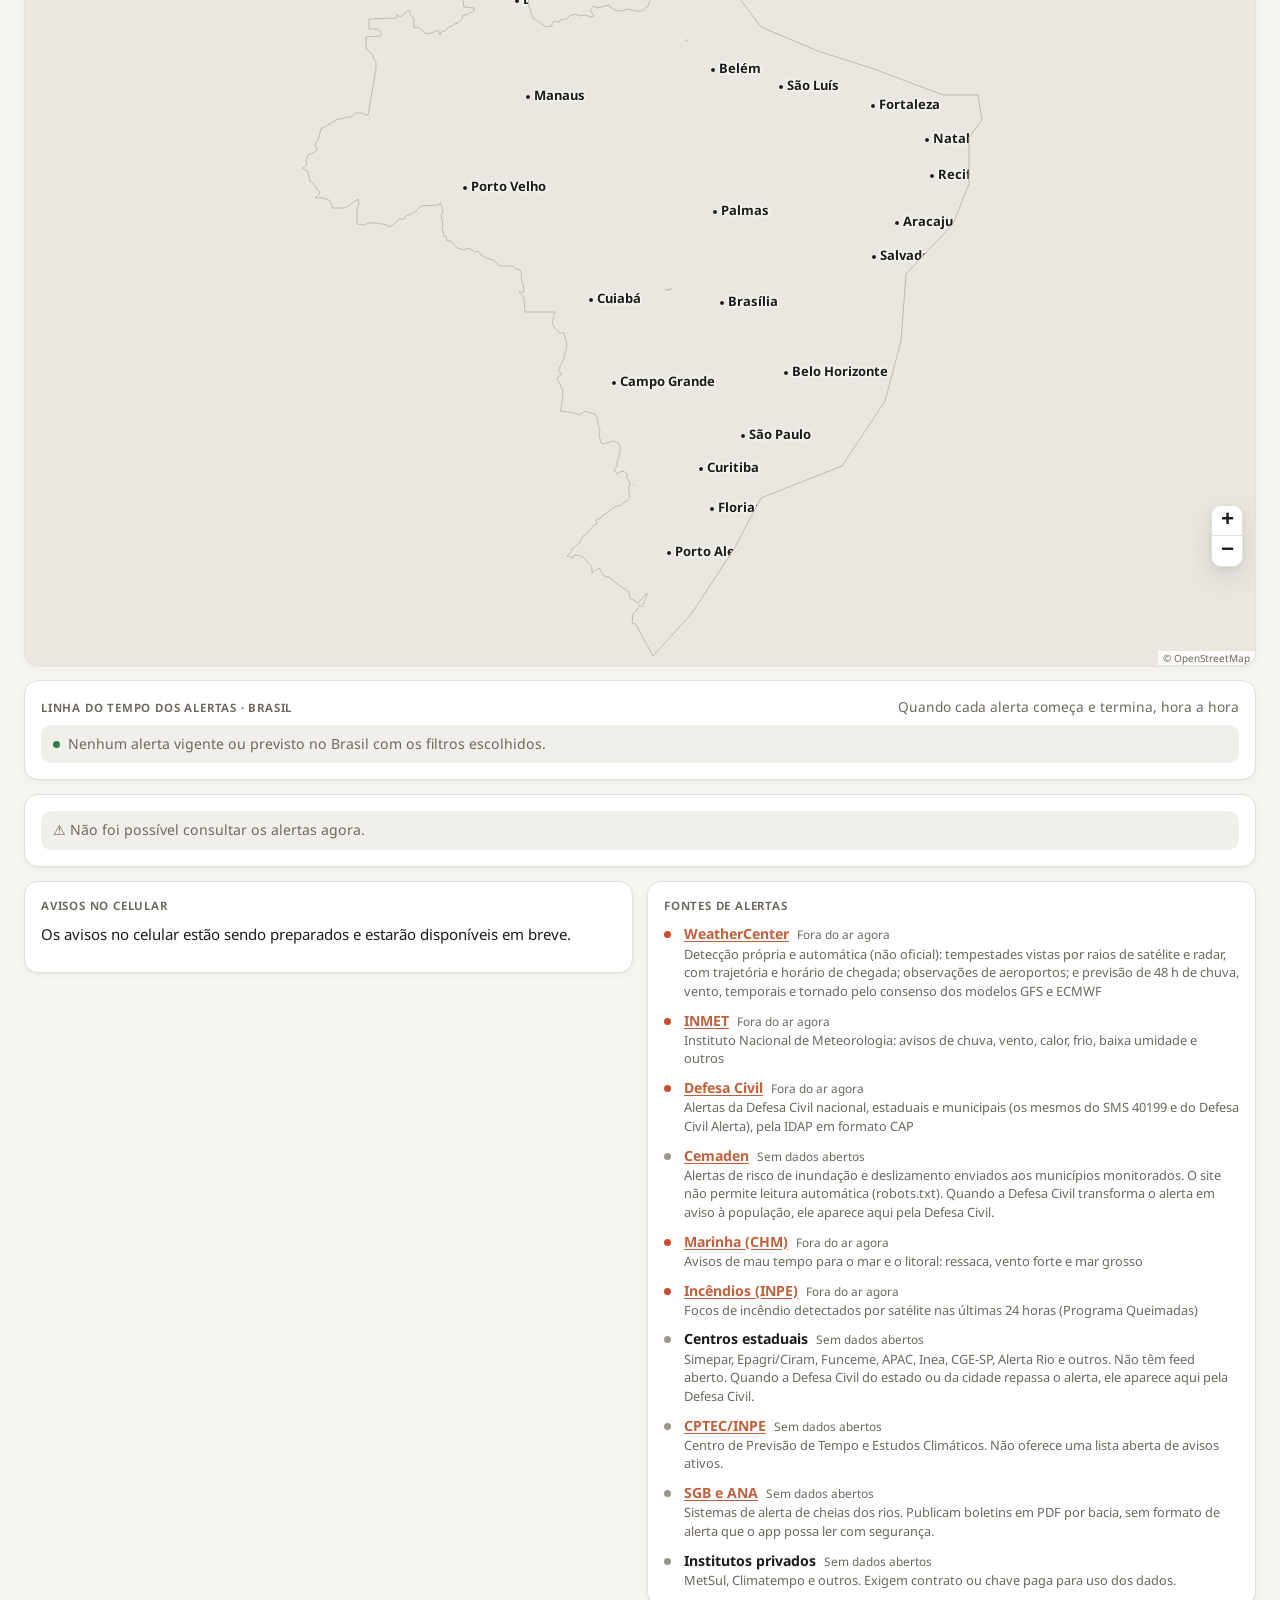
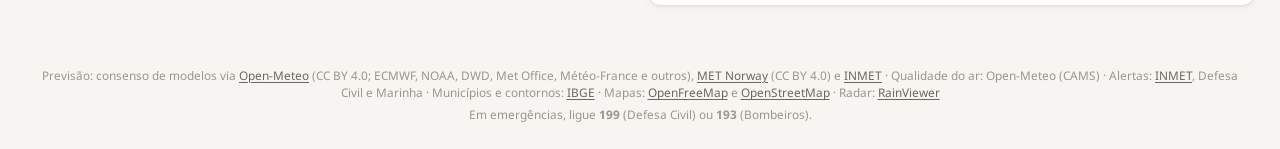
==== commit 0cafbbb1: "Página única com previsão, mapas e alertas; gráficos hora a hora; linha do tempo e filtros de alerta" ====
--- a/index.html
+++ b/index.html
@@ -16,7 +16,7 @@
   <link rel="stylesheet" href="vendor/leaflet/leaflet.css">
   <link rel="stylesheet" href="styles.css">
 </head>
-<body data-aba="previsao">
+<body>
   <header class="topo" id="topo">
     <a class="marca" href="./" aria-label="WeatherCenter, início">
       <img src="icons/icon.svg" alt="" width="26" height="26">
@@ -32,10 +32,10 @@
       <ul id="sugestoes" class="sugestoes" role="listbox" hidden></ul>
     </div>
 
-    <nav class="abas-topo" aria-label="Seções">
-      <a href="#previsao" data-aba="previsao">Previsão</a>
-      <a href="#mapas" data-aba="mapas">Mapas</a>
-      <a href="#alertas" data-aba="alertas">Alertas</a>
+    <nav class="abas-topo" aria-label="Ir para">
+      <a href="#previsao" data-secao="previsao">Previsão</a>
+      <a href="#mapas" data-secao="mapas">Mapas</a>
+      <a href="#alertas" data-secao="alertas">Alertas</a>
     </nav>
     <button id="btn-instalar" class="btn-sec" type="button" hidden>Instalar app</button>
   </header>
@@ -44,14 +44,12 @@
     <p id="status" class="status" role="status" aria-live="polite" hidden></p>
 
     <!-- ================= PREVISÃO ================= -->
-    <section id="aba-previsao" class="aba aba-previsao">
-      <div id="recentes" class="recentes" aria-label="Cidades recentes"></div>
-
+    <section id="previsao" class="secao secao-previsao" aria-label="Previsão do tempo">
       <section id="boas-vindas" class="cartao boas-vindas">
         <h1>Previsão do tempo para todo o Brasil</h1>
         <p>Consenso de vários institutos e modelos meteorológicos do mundo, com as próximas horas, os próximos 10 dias, mapas e os alertas oficiais para qualquer um dos 5.570 municípios.</p>
         <button id="btn-local-boas" class="btn" type="button">Usar minha localização</button>
-        <p class="pequeno">ou busque uma cidade no campo acima</p>
+        <p class="pequeno">ou busque uma cidade no campo acima. Os mapas e os alertas de todo o país estão logo abaixo.</p>
       </section>
 
       <div id="painel" class="painel" hidden>
@@ -63,6 +61,7 @@
           <ul id="resumo" class="resumo-lista"></ul>
           <div id="alertas-cidade" class="alertas-cidade"></div>
         </article>
+        <div id="notif-cidade" class="notif-cidade" hidden></div>
 
         <article class="cartao horas-cartao" id="c-horas">
           <div class="cartao-topo">
@@ -75,6 +74,10 @@
             <button type="button" class="horas-seta dir" data-rolar="1" aria-label="Próximas horas">›</button>
           </div>
           <article id="w-chuva" class="chuva-curta" hidden></article>
+          <div class="atalhos-graficos">
+            <span class="atalhos-rotulo">Gráficos hora a hora, hoje e nos próximos dias:</span>
+            <div id="atalhos-graficos" class="atalhos-lista"></div>
+          </div>
           <details class="mais">
             <summary>Tabela completa das próximas 24 horas</summary>
             <div id="tabela-24h"></div>
@@ -87,33 +90,29 @@
         </article>
 
         <div class="quadros" id="quadros">
-          <article class="cartao quadro" id="w-sensacao"></article>
-          <article class="cartao quadro" id="w-umidade"></article>
-          <article class="cartao quadro" id="w-vento"></article>
-          <article class="cartao quadro" id="w-precip"></article>
-          <article class="cartao quadro" id="w-uv"></article>
+          <article class="cartao quadro" id="w-sensacao" data-grafico="temperatura"></article>
+          <article class="cartao quadro" id="w-umidade" data-grafico="umidade"></article>
+          <article class="cartao quadro" id="w-vento" data-grafico="vento"></article>
+          <article class="cartao quadro" id="w-precip" data-grafico="chuva"></article>
+          <article class="cartao quadro" id="w-uv" data-grafico="uv"></article>
           <article class="cartao quadro" id="w-sol"></article>
-          <article class="cartao quadro" id="w-visib"></article>
-          <article class="cartao quadro" id="w-pressao"></article>
-          <article class="cartao quadro" id="w-ar"></article>
+          <article class="cartao quadro" id="w-visib" data-grafico="nuvens"></article>
+          <article class="cartao quadro" id="w-pressao" data-grafico="pressao"></article>
+          <article class="cartao quadro" id="w-ar" data-grafico="ar"></article>
           <article class="cartao quadro" id="w-lua"></article>
         </div>
 
         <article class="cartao fontes-cartao" id="c-fontes" hidden></article>
       </div>
-
-      <footer class="rodape">
-        <p>Previsão: consenso de modelos via <a href="https://open-meteo.com/" target="_blank" rel="noopener">Open-Meteo</a> (CC BY 4.0; ECMWF, NOAA, DWD, Met Office, Météo-France e outros), <a href="https://api.met.no/" target="_blank" rel="noopener">MET Norway</a> (CC BY 4.0) e <a href="https://portal.inmet.gov.br/" target="_blank" rel="noopener">INMET</a> ·
-          Qualidade do ar: Open-Meteo · Alertas: <a href="https://alertas2.inmet.gov.br/" target="_blank" rel="noopener">INMET</a>, Defesa Civil e Marinha ·
-          Municípios e contornos: <a href="https://servicodados.ibge.gov.br/api/docs" target="_blank" rel="noopener">IBGE</a> ·
-          Mapas: <a href="https://openfreemap.org" target="_blank" rel="noopener">OpenFreeMap</a> e <a href="https://www.openstreetmap.org/copyright" target="_blank" rel="noopener">OpenStreetMap</a> · Radar: <a href="https://www.rainviewer.com/" target="_blank" rel="noopener">RainViewer</a></p>
-        <p>Em emergências, ligue <strong>199</strong> (Defesa Civil) ou <strong>193</strong> (Bombeiros).</p>
-      </footer>
     </section>
 
     <!-- ================= MAPAS ================= -->
-    <section id="aba-mapas" class="aba aba-mapa" hidden>
-      <div class="mapa-tela">
+    <section id="mapas" class="secao" aria-labelledby="mapas-titulo">
+      <header class="secao-cab">
+        <h2 id="mapas-titulo">Mapas do tempo</h2>
+        <p>Temperatura, chuva, vento e mais nas próximas 24 horas, com radar de chuva. Toque num ponto para ver o valor.</p>
+      </header>
+      <div class="mapa-tela" id="tela-mapa-tempo">
         <div id="mapa-tempo" class="mapa"></div>
         <div class="mapa-flutuante mapa-camadas-caixa">
           <div id="mapa-camadas" class="segmentos" role="toolbar" aria-label="Camada do mapa"></div>
@@ -130,41 +129,93 @@
     </section>
 
     <!-- ================= ALERTAS ================= -->
-    <section id="aba-alertas" class="aba aba-mapa" hidden>
-      <div class="alertas-tela">
-        <div class="mapa-tela">
-          <div id="mapa-alertas" class="mapa"></div>
-          <div class="mapa-flutuante alertas-filtro">
-            <select id="alertas-uf" aria-label="Filtrar por estado"></select>
-          </div>
-          <div class="mapa-flutuante mapa-legenda leg-alertas">
-            <div class="leg-titulo">Alertas</div>
-            <div><span class="q" style="background:#FFD400"></span>Perigo potencial</div>
-            <div><span class="q" style="background:#FF8C00"></span>Perigo</div>
-            <div><span class="q" style="background:#E60000"></span>Grande perigo</div>
-            <label class="leg-fogo"><input type="checkbox" id="mostrar-fogo" checked> Incêndios 24 h <small id="fogo-qtd"></small></label>
-          </div>
-          <div id="alertas-status" class="mapa-status" hidden></div>
-        </div>
-        <aside class="alertas-painel">
-          <div id="alertas-lista"></div>
-          <section class="cartao">
-            <h2 class="rotulo">Fontes de alertas</h2>
-            <ul id="alertas-fontes" class="fontes"></ul>
-          </section>
-          <p class="nota">Toque em uma área colorida para ver os alertas daquele local, ou num ícone de fogo para ver o foco de incêndio.</p>
-        </aside>
+    <section id="alertas" class="secao" aria-labelledby="alertas-titulo">
+      <header class="secao-cab">
+        <h2 id="alertas-titulo">Alertas no Brasil</h2>
+        <p id="alertas-atualizado">Avisos oficiais do INMET, da Defesa Civil e da Marinha, mais os alertas automáticos do WeatherCenter.</p>
+      </header>
+
+      <div class="alertas-controles cartao" role="group" aria-label="Filtros do mapa de alertas">
+        <label class="ctl-uf"><span>Região</span>
+          <select id="alertas-uf" aria-label="Filtrar por estado"></select>
+        </label>
+        <div class="ctl-sev">
+          <span id="sev-rotulo">Severidade</span>
+          <div id="alertas-severidade" class="chips-sev" role="group" aria-labelledby="sev-rotulo"></div>
+        </div>
+      </div>
+
+      <div class="mapa-tela mapa-tela-alertas" id="tela-mapa-alertas">
+        <div id="mapa-alertas" class="mapa"></div>
+        <div class="mapa-flutuante mapa-legenda leg-alertas">
+          <div class="leg-titulo">Alertas</div>
+          <div title="Perigo potencial"><span class="q" style="background:#FFD400"></span>Moderado</div>
+          <div title="Perigo"><span class="q" style="background:#FF8C00"></span>Severo</div>
+          <div title="Grande perigo"><span class="q" style="background:#E60000"></span>Extremo</div>
+          <div><span class="q q-auto"></span>WeatherCenter (auto)</div>
+          <label class="leg-fogo"><input type="checkbox" id="mostrar-fogo" checked> Incêndios 24 h <small id="fogo-qtd"></small></label>
+        </div>
+        <div id="alertas-status" class="mapa-status" hidden></div>
+      </div>
+
+      <article class="cartao lt-cartao" id="c-linha-tempo">
+        <div class="cartao-topo">
+          <h2 class="rotulo" id="lt-titulo">Linha do tempo dos alertas</h2>
+          <p class="resumo-horas">Quando cada alerta começa e termina, hora a hora</p>
+        </div>
+        <div id="linha-tempo-alertas"></div>
+        <div id="lt-detalhe" class="lt-detalhe" hidden></div>
+      </article>
+
+      <article class="cartao lista-cartao" id="c-alertas-lista">
+        <div id="alertas-lista"></div>
+      </article>
+
+      <div class="alertas-extras">
+        <section id="notif-painel" class="cartao notif-painel"></section>
+        <section class="cartao">
+          <h2 class="rotulo">Fontes de alertas</h2>
+          <ul id="alertas-fontes" class="fontes"></ul>
+        </section>
       </div>
     </section>
+
+    <footer class="rodape">
+      <p>Previsão: consenso de modelos via <a href="https://open-meteo.com/" target="_blank" rel="noopener">Open-Meteo</a> (CC BY 4.0; ECMWF, NOAA, DWD, Met Office, Météo-France e outros), <a href="https://api.met.no/" target="_blank" rel="noopener">MET Norway</a> (CC BY 4.0) e <a href="https://portal.inmet.gov.br/" target="_blank" rel="noopener">INMET</a> ·
+        Qualidade do ar: Open-Meteo (CAMS) · Alertas: <a href="https://alertas2.inmet.gov.br/" target="_blank" rel="noopener">INMET</a>, Defesa Civil e Marinha ·
+        Municípios e contornos: <a href="https://servicodados.ibge.gov.br/api/docs" target="_blank" rel="noopener">IBGE</a> ·
+        Mapas: <a href="https://openfreemap.org" target="_blank" rel="noopener">OpenFreeMap</a> e <a href="https://www.openstreetmap.org/copyright" target="_blank" rel="noopener">OpenStreetMap</a> · Radar: <a href="https://www.rainviewer.com/" target="_blank" rel="noopener">RainViewer</a></p>
+      <p>Em emergências, ligue <strong>199</strong> (Defesa Civil) ou <strong>193</strong> (Bombeiros).</p>
+    </footer>
   </main>
 
-  <nav class="abas-baixo" aria-label="Seções">
-    <a href="#previsao" data-aba="previsao"><span data-icone="previsao"></span>Previsão</a>
-    <a href="#mapas" data-aba="mapas"><span data-icone="mapa"></span>Mapas</a>
-    <a href="#alertas" data-aba="alertas"><span data-icone="alerta"></span>Alertas</a>
+  <!-- Gráficos hora a hora (abre por cima da página) -->
+  <dialog id="graficos" class="graficos" aria-labelledby="gr-titulo">
+    <div class="gr-caixa">
+      <div class="gr-cab">
+        <div><h2 id="gr-titulo">Gráficos</h2><p id="gr-sub" class="gr-sub"></p></div>
+        <button type="button" class="btn-icone gr-fechar" data-fechar aria-label="Fechar">✕</button>
+      </div>
+      <div id="gr-grupos" class="segmentos gr-grupos" role="tablist" aria-label="Assunto"></div>
+      <div id="gr-dias" class="gr-dias" role="group" aria-label="Dia"></div>
+      <div class="gr-area">
+        <div id="gr-grafico" class="gr-grafico"></div>
+        <div id="gr-dica" class="gr-dica" hidden></div>
+      </div>
+      <div id="gr-legenda" class="gr-legenda"></div>
+      <p id="gr-resumo" class="gr-resumo"></p>
+      <p class="nota">Horário local da cidade. Faixas sombreadas: noite. Passe o dedo ou o mouse pelo gráfico (ou use as setas do teclado) para ver cada hora.</p>
+    </div>
+  </dialog>
+
+  <nav class="abas-baixo" aria-label="Ir para">
+    <a href="#previsao" data-secao="previsao"><span data-icone="previsao"></span>Previsão</a>
+    <a href="#mapas" data-secao="mapas"><span data-icone="mapa"></span>Mapas</a>
+    <a href="#alertas" data-secao="alertas"><span data-icone="alerta"></span>Alertas</a>
   </nav>
 
   <script src="vendor/leaflet/leaflet.js"></script>
+  <script src="vendor/polygon-clipping/polygon-clipping.umd.min.js"></script>
   <script type="module" src="js/main.js"></script>
 </body>
 </html>
--- a/styles.css
+++ b/styles.css
@@ -35,6 +35,18 @@
   --altura-topo: 57px;
   --altura-nav: 0px;
   --fonte: "Noto Sans", system-ui, -apple-system, "Segoe UI", Roboto, sans-serif;
+  --mapa-fora: #e9e7e0;
+  --verde: #2f7d4f;
+  --verde-suave: #e6f2ea;
+  --g-prob: #6f56b8;
+  --g-sens: #8a6d3b;
+  --g-vento: #2b7a8c;
+  --g-rajada: #8fc3cf;
+  --g-nuvem: #9aa3b0;
+  --g-nuvem-baixa: #6b7584;
+  --g-visib: #c0613d;
+  --g-pressao: #5a5f9e;
+  --g-ar: #5caa62;
 }
 @media (prefers-color-scheme: dark) {
   :root {
@@ -56,13 +68,24 @@
     --sol: #e6ae4f;
     --sombra: 0 1px 2px rgba(0, 0, 0, .25);
     --sombra-flutuante: 0 2px 6px rgba(0, 0, 0, .3), 0 10px 28px rgba(0, 0, 0, .35);
+    --mapa-fora: #262521;
+    --verde: #6cc08e;
+    --verde-suave: #1d2e24;
+    --g-prob: #ab95ee;
+    --g-sens: #d2b27a;
+    --g-vento: #6cc3d4;
+    --g-rajada: #2e5560;
+    --g-nuvem: #77808c;
+    --g-nuvem-baixa: #a9b2bf;
+    --g-visib: #dc805c;
+    --g-pressao: #9fa5e6;
   }
 }
 
 * { box-sizing: border-box; }
 [hidden] { display: none !important; }
 html, body { margin: 0; }
-html { background: var(--fundo); -webkit-text-size-adjust: 100%; }
+html { background: var(--fundo); -webkit-text-size-adjust: 100%; scroll-padding-top: calc(var(--altura-topo) + 8px); }
 body {
   font-family: var(--fonte); font-size: 15px; line-height: 1.45; color: var(--texto); background: var(--fundo);
   min-height: 100vh; min-height: 100dvh; -webkit-font-smoothing: antialiased; font-variant-numeric: tabular-nums;
@@ -121,21 +144,22 @@
 .abas-topo { display: none; gap: 2px; margin-left: auto; background: var(--superficie-2); padding: 3px; border-radius: 10px; }
 .abas-topo a { color: var(--sutil); text-decoration: none; padding: 6px 14px; border-radius: 8px; font-weight: 600; font-size: .9rem; }
 .abas-topo a:hover { color: var(--texto); }
-.abas-topo a[aria-current="page"] { background: var(--superficie); color: var(--texto); box-shadow: var(--sombra); }
+.abas-topo a[aria-current="true"] { background: var(--superficie); color: var(--texto); box-shadow: var(--sombra); }
 #btn-instalar { flex: none; }
 
 /* ---------------- Estrutura ---------------- */
-main { width: 100%; }
-.aba-previsao { padding: var(--vao) clamp(12px, 2vw, 24px) calc(var(--vao) + var(--altura-nav)); max-width: 1760px; margin: 0 auto; }
+main { width: 100%; max-width: 1760px; margin: 0 auto; padding: var(--vao) clamp(12px, 2vw, 24px) calc(var(--vao) + var(--altura-nav)); display: grid; gap: calc(var(--vao) * 2.2); }
+.secao { min-width: 0; scroll-margin-top: calc(var(--altura-topo) + 8px); display: grid; gap: var(--vao); align-content: start; }
+.secao-cab { display: flex; flex-wrap: wrap; align-items: baseline; gap: 4px 14px; padding: 6px 2px 0; border-top: 1px solid var(--borda); padding-top: calc(var(--vao) * 1.4); }
+.secao-cab h2 { font-size: 1.25rem; font-weight: 650; letter-spacing: -.015em; }
+.secao-cab p { color: var(--sutil); font-size: .88rem; }
+.secao-cab p strong { color: var(--texto); font-weight: 650; }
 .status {
   position: fixed; z-index: 1350; left: 50%; transform: translateX(-50%); top: calc(var(--altura-topo) + 10px);
   max-width: min(560px, calc(100vw - 24px)); padding: 9px 14px; border-radius: 10px; font-size: .9rem;
   background: var(--texto); color: var(--fundo); box-shadow: var(--sombra-flutuante);
 }
 .status.erro { background: #b4432c; color: #fff; }
-.recentes { display: flex; gap: 6px; overflow-x: auto; scrollbar-width: none; margin-bottom: var(--vao); }
-.recentes:empty { display: none; }
-.recentes::-webkit-scrollbar { display: none; }
 
 .cartao { background: var(--superficie); border: 1px solid var(--borda); border-radius: var(--raio); padding: 16px; box-shadow: var(--sombra); min-width: 0; }
 .rotulo { font-size: .72rem; font-weight: 650; letter-spacing: .07em; text-transform: uppercase; color: var(--sutil); margin-bottom: 10px; display: flex; align-items: center; gap: 6px; }
@@ -211,6 +235,8 @@
 .selo { font-size: .68rem; font-weight: 700; text-transform: uppercase; letter-spacing: .05em; padding: 2px 8px; border-radius: 999px; color: #1a1a1a; }
 .fonte { font-size: .74rem; font-weight: 600; color: var(--sutil); }
 .alerta h3 { font-size: .95rem; margin-bottom: 2px; }
+.alerta-auto { border-top-style: dashed; border-right-style: dashed; border-bottom-style: dashed; }
+.aviso-auto { font-size: .78rem; margin-top: 6px !important; padding: 6px 8px; border-radius: 6px; background: var(--fundo); color: var(--sutil); }
 .alerta p { margin: 0; color: var(--sutil); }
 .alerta details { margin-top: 6px; font-size: .88rem; }
 .alerta summary { cursor: pointer; color: var(--texto); font-weight: 600; }
@@ -327,16 +353,28 @@
 .rodape p { margin: 4px 0; }
 .rodape a { color: var(--sutil); }
 
-/* ---------------- Mapas em tela cheia ---------------- */
-.aba-mapa { height: calc(100vh - var(--altura-topo) - var(--altura-nav)); height: calc(100dvh - var(--altura-topo) - var(--altura-nav)); }
-.mapa-tela { position: relative; height: 100%; overflow: hidden; background: var(--superficie-2); }
-.mapa { position: absolute; inset: 0; background: var(--superficie-2); }
+/* ---------------- Mapas (no meio da página; tela cheia opcional) ---------------- */
+.mapa-tela {
+  position: relative; overflow: hidden; background: var(--mapa-fora); border: 1px solid var(--borda); border-radius: var(--raio);
+  height: clamp(440px, calc(100svh - var(--altura-topo) - var(--altura-nav) - 96px), 860px); box-shadow: var(--sombra);
+}
+.mapa-tela.mapa-cheia { position: fixed; inset: 0; z-index: 1500; height: auto; border-radius: 0; border: 0; }
+body.com-mapa-cheio { overflow: hidden; }
+.btn-cheia { top: 12px; right: 12px; width: 38px; height: 38px; display: grid; place-items: center; cursor: pointer; color: var(--texto); padding: 0; }
+.btn-cheia svg { width: 18px; height: 18px; fill: none; stroke: currentColor; stroke-width: 2; stroke-linecap: round; stroke-linejoin: round; }
+.mapa-cheia .btn-cheia { top: calc(12px + env(safe-area-inset-top)); }
+.mapa-dica {
+  position: absolute; inset: 0; z-index: 1200; display: grid; place-items: center; pointer-events: none; padding: 20px; text-align: center;
+  background: rgba(20, 20, 18, .45); color: #fff; font-weight: 650; font-size: 1.05rem; opacity: 0; transition: opacity .25s;
+}
+.mapa-dica.visivel { opacity: 1; }
+.mapa { position: absolute; inset: 0; background: var(--mapa-fora); }
 .mapa-flutuante {
   position: absolute; z-index: 1000; background: color-mix(in srgb, var(--superficie) 94%, transparent);
   backdrop-filter: blur(10px); -webkit-backdrop-filter: blur(10px);
   border: 1px solid var(--borda); border-radius: 12px; box-shadow: var(--sombra-flutuante);
 }
-.mapa-camadas-caixa { top: 12px; left: 12px; display: flex; align-items: center; gap: 6px; padding: 4px; max-width: calc(100% - 24px); }
+.mapa-camadas-caixa { top: 12px; left: 12px; display: flex; align-items: center; gap: 6px; padding: 4px; max-width: calc(100% - 74px); }
 .segmentos { display: flex; gap: 2px; overflow-x: auto; scrollbar-width: none; min-width: 0; }
 .segmentos::-webkit-scrollbar { display: none; }
 .segmentos button { border: 0; background: transparent; padding: 6px 11px; border-radius: 8px; font-size: .84rem; font-weight: 600; color: var(--sutil); cursor: pointer; white-space: nowrap; }
@@ -369,8 +407,7 @@
 #mapa-hora { width: 100%; accent-color: var(--acento); }
 .hora-rotulo { font-size: .84rem; font-weight: 650; min-width: 8.5em; text-align: right; }
 .mapa-status { position: absolute; inset: 0; z-index: 1100; display: grid; place-items: center; background: color-mix(in srgb, var(--fundo) 55%, transparent); font-weight: 600; text-align: center; padding: 20px; }
-.alertas-filtro { top: 12px; left: 12px; padding: 3px; }
-#alertas-uf { border: 0; background: transparent; padding: 6px 8px; border-radius: 8px; font-weight: 600; font-size: .88rem; }
+
 
 .camada-campo { pointer-events: none; }
 .camada-valores { position: absolute; left: 0; top: 0; }
@@ -383,7 +420,7 @@
 .radar-quadro { transition: opacity .45s ease; }
 
 /* Leaflet com o visual do app */
-.leaflet-container { font-family: var(--fonte); background: var(--superficie-2); }
+.leaflet-container { font-family: var(--fonte); background: var(--mapa-fora); }
 .leaflet-bar { border: 1px solid var(--borda) !important; border-radius: 10px !important; box-shadow: var(--sombra-flutuante) !important; overflow: hidden; }
 .leaflet-bar a, .leaflet-bar a:hover { background: var(--superficie); color: var(--texto); border-bottom-color: var(--borda); width: 34px; height: 34px; line-height: 34px; }
 .leaflet-bottom.leaflet-right .leaflet-control-zoom { margin-bottom: 84px; margin-right: 12px; }
@@ -403,12 +440,11 @@
 .icone-fogo svg { display: block; filter: drop-shadow(0 1px 2px rgba(0,0,0,.35)); }
 .popup-fogo p { margin: 6px 0 0; }
 
-/* Aba de alertas: mapa e lista lado a lado no computador */
-.alertas-tela { display: grid; grid-template-rows: 58% 42%; height: 100%; }
-.alertas-painel { overflow-y: auto; padding: var(--vao); display: grid; gap: var(--vao); align-content: start; border-top: 1px solid var(--borda); background: var(--fundo); }
-.lista-titulo { font-size: .95rem; margin: 0 0 4px; }
-#alertas-lista { display: grid; gap: 8px; align-content: start; }
-.area-alerta { font-size: .76rem; color: var(--sutil); margin: -4px 4px 4px; }
+.lista-titulo { font-size: 1rem; margin: 0 0 10px; }
+.lista-grade { display: grid; gap: 10px; grid-template-columns: repeat(auto-fill, minmax(min(100%, 340px), 1fr)); align-items: start; }
+.lista-item { display: grid; gap: 4px; }
+.area-alerta { font-size: .76rem; color: var(--sutil); margin: 0 4px; }
+.alertas-extras { display: grid; gap: var(--vao); grid-template-columns: repeat(auto-fit, minmax(min(100%, 380px), 1fr)); align-items: start; }
 .fontes { list-style: none; margin: 0; padding: 0; display: grid; gap: 10px; }
 .fontes li { display: grid; grid-template-columns: 10px 1fr; gap: 10px; align-items: start; font-size: .88rem; }
 .fontes .fonte-ponto { margin-top: 7px; }
@@ -425,9 +461,8 @@
 }
 .abas-baixo a { display: flex; flex-direction: column; align-items: center; gap: 2px; padding: 7px 0 8px; font-size: .7rem; font-weight: 600; color: var(--fraco); text-decoration: none; }
 .abas-baixo a .ic { width: 22px; height: 22px; }
-.abas-baixo a[aria-current="page"] { color: var(--texto); }
-.abas-baixo a[aria-current="page"] .ic { color: var(--acento); }
-body[data-aba="mapas"], body[data-aba="alertas"] { overflow: hidden; }
+.abas-baixo a[aria-current="true"] { color: var(--texto); }
+.abas-baixo a[aria-current="true"] .ic { color: var(--acento); }
 
 /* ---------------- Celular ---------------- */
 @media (max-width: 899px) {
@@ -435,10 +470,11 @@
   .topo { gap: 10px; }
   .marca span { display: none; }
   .busca { max-width: none; }
-  .mapa-camadas-caixa { left: 8px; right: 8px; top: 8px; max-width: none; }
+  .mapa-camadas-caixa { left: 8px; right: 54px; top: 8px; max-width: none; }
+  .btn-cheia { top: 8px; right: 8px; }
   .mapa-legenda { left: 8px; bottom: 70px; width: 180px; }
   .leg-alertas { bottom: 12px; }
-  .alertas-filtro { top: 8px; left: 8px; }
+  .mapa-tela { height: clamp(400px, 72svh, 640px); }
   .linha-tempo { bottom: 10px; gap: 8px; }
   .hora-rotulo { min-width: 6.5em; font-size: .78rem; }
   .leaflet-bottom.leaflet-right .leaflet-control-zoom { display: none; }
@@ -458,8 +494,6 @@
   .painel { grid-template-columns: repeat(12, minmax(0, 1fr)); }
   .agora, .resumo, .dias-cartao, .quadros { grid-column: span 6; }
   .horas-cartao, .fontes-cartao { grid-column: 1 / -1; }
-  .alertas-tela { grid-template-columns: minmax(0, 1fr) clamp(320px, 30vw, 440px); grid-template-rows: 100%; }
-  .alertas-painel { border-top: 0; border-left: 1px solid var(--borda); }
   .d-det dl { grid-template-columns: repeat(3, minmax(0, 1fr)); }
 }
 @media (min-width: 1280px) {
@@ -477,3 +511,183 @@
 @media (prefers-reduced-motion: reduce) {
   * { transition: none !important; }
 }
+
+.q-auto { background: transparent !important; border: 2px dashed var(--texto); box-sizing: border-box; }
+/* ======================= Avisos no celular (notificações) ======================= */
+.notif-cidade { grid-column: 1 / -1; display: flex; flex-wrap: wrap; align-items: center; gap: 8px 12px; padding: 10px 14px; border: 1px solid var(--borda); border-radius: var(--raio); background: var(--superficie); font-size: .88rem; }
+.notif-cidade > span:not(.notif-sino) { flex: 1 1 220px; }
+.notif-sino { font-size: 1.05rem; }
+.notif-link { font-weight: 600; color: var(--acento); text-decoration: none; }
+.notif-msg { flex-basis: 100%; margin: 4px 0 0; font-size: .84rem; color: var(--sutil); }
+.notif-painel p { margin: 6px 0 10px; }
+.notif-cidades { list-style: none; margin: 6px 0 10px; padding: 0; }
+.notif-cidades li { display: flex; align-items: center; justify-content: space-between; border-bottom: 1px solid var(--borda); padding: 2px 0; }
+.notif-cidades li:last-child { border-bottom: 0; }
+.notif-nivel { display: grid; gap: 4px; margin: 12px 0 8px; font-size: .84rem; color: var(--sutil); }
+.notif-nivel select { font: inherit; color: var(--texto); background: var(--superficie); border: 1px solid var(--borda-forte); border-radius: var(--raio-p); padding: 7px 10px; }
+.notif-acoes { display: flex; gap: 8px; flex-wrap: wrap; margin: 6px 0; }
+.notif-passos { margin: 4px 0 8px; padding-left: 20px; }
+.notif-passos li { margin: 3px 0; }
+.notif-codigo { letter-spacing: .08em; font-variant-numeric: tabular-nums; }
+.btn-sec:disabled, .btn-icone:disabled { opacity: .5; cursor: default; }
+
+/* ======================= Faixa da cidade sem alertas (verde) ======================= */
+.faixa-alertas.sem-alerta {
+  --cor: var(--verde); background: var(--verde-suave); border: 1px solid color-mix(in srgb, var(--verde) 45%, var(--borda)); border-left: 6px solid var(--verde);
+}
+.faixa-alertas.sem-alerta .faixa-cab .ic { color: var(--verde); }
+.faixa-alertas.sem-alerta h2 { color: color-mix(in srgb, var(--verde) 75%, var(--texto)); }
+.faixa-detalhes { list-style: none; margin: 0; padding: 0; display: grid; gap: 3px; }
+.faixa-alertas .faixa-detalhes li { font-weight: 500; font-size: .86rem; color: color-mix(in srgb, var(--verde) 55%, var(--texto)); display: block; padding-left: 16px; position: relative; }
+.faixa-detalhes li::before { content: ""; position: absolute; left: 3px; top: .6em; width: 5px; height: 5px; border-radius: 50%; background: var(--verde); }
+.faixa-detalhes .fora { color: var(--sutil); }
+.faixa-linha:empty { display: none; }
+.alerta.piscar { animation: piscar 1.6s ease; }
+@keyframes piscar { 0%, 100% { box-shadow: none; } 30% { box-shadow: 0 0 0 4px color-mix(in srgb, var(--cor) 45%, transparent); } }
+
+/* ======================= Linha do tempo dos alertas ======================= */
+.lt { display: grid; gap: 6px; }
+.lt-rolagem { overflow: auto; max-height: 460px; border: 1px solid var(--borda); border-radius: var(--raio-p); background: var(--superficie); overscroll-behavior-x: contain; scrollbar-width: thin; }
+.lt-compacto .lt-rolagem { max-height: 220px; background: color-mix(in srgb, var(--superficie) 70%, transparent); }
+.lt-conteudo { position: relative; min-width: 100%; }
+.lt-eixo { position: sticky; top: 0; z-index: 3; height: 38px; background: var(--superficie); border-bottom: 1px solid var(--borda); }
+.lt-compacto .lt-eixo { height: 34px; }
+.lt-dia { position: absolute; top: 3px; padding-left: 5px; font-size: .74rem; font-weight: 700; white-space: nowrap; border-left: 2px solid var(--borda-forte); line-height: 1.2; }
+.lt-dia-ini { border-left: 0; padding-left: 6px; }
+.lt-h { position: absolute; bottom: 3px; transform: translateX(-50%); font-size: .68rem; color: var(--sutil); font-weight: 600; }
+.lt-faixas {
+  position: relative; min-height: 34px; margin: 6px 0 8px;
+  background-image: repeating-linear-gradient(90deg, color-mix(in srgb, var(--borda) 70%, transparent) 0 1px, transparent 1px var(--px));
+}
+.lt-meia-noite { position: absolute; top: -6px; bottom: -8px; width: 0; border-left: 2px solid var(--borda-forte); }
+.lt-agora { position: absolute; top: -6px; bottom: -8px; width: 0; border-left: 2px solid var(--acento); z-index: 2; pointer-events: none; }
+.lt-agora span { position: absolute; top: -1px; left: 3px; font-size: .62rem; font-weight: 700; color: var(--acento); text-transform: uppercase; letter-spacing: .05em; background: var(--superficie); padding: 0 2px; border-radius: 3px; }
+.lt-barra {
+  position: absolute; height: 25px; margin-top: 2px; border-radius: 6px; border: 1px solid color-mix(in srgb, var(--cor) 60%, #000);
+  background: var(--cor); color: var(--cor-texto); padding: 0; cursor: pointer; text-align: left; overflow: visible; display: flex; align-items: center;
+  box-shadow: 0 1px 2px rgba(0, 0, 0, .12);
+}
+.lt-barra:hover { filter: brightness(1.04) saturate(1.05); box-shadow: 0 2px 8px rgba(0, 0, 0, .2); z-index: 1; }
+.lt-barra[aria-pressed="true"] { outline: 2px solid var(--texto); outline-offset: 1px; z-index: 1; }
+.lt-barra.lt-auto { border: 2px dashed color-mix(in srgb, var(--cor) 55%, #000); background: color-mix(in srgb, var(--cor) 55%, var(--superficie)); color: var(--texto); }
+.lt-barra.lt-futuro { background-image: repeating-linear-gradient(135deg, rgba(255, 255, 255, .22) 0 6px, transparent 6px 12px); }
+.lt-barra.lt-antes { border-top-left-radius: 0; border-bottom-left-radius: 0; border-left-width: 0; }
+.lt-barra.lt-antes::before, .lt-barra.lt-depois::after { position: absolute; font-size: .7rem; color: var(--sutil); top: 50%; transform: translateY(-50%); }
+.lt-barra.lt-antes::before { content: "◂"; left: -9px; }
+.lt-barra.lt-depois { border-top-right-radius: 0; border-bottom-right-radius: 0; }
+.lt-barra.lt-depois::after { content: "▸"; right: -9px; }
+.lt-rot { position: sticky; left: 0; display: flex; align-items: baseline; gap: 6px; max-width: 100%; overflow: hidden; white-space: nowrap; padding: 0 7px; font-size: .76rem; line-height: 1; }
+.lt-rot b { font-weight: 700; overflow: hidden; text-overflow: ellipsis; }
+.lt-fonte { font-weight: 500; opacity: .85; font-size: .7rem; flex: none; }
+.lt-curta { gap: 4px; padding: 0 4px; }
+.lt-curta .lt-fonte { font-weight: 700; }
+.lt-curta { flex-direction: row-reverse; justify-content: flex-end; }
+.lt-nota { font-size: .74rem; color: var(--sutil); }
+.lt-detalhe { margin-top: 10px; }
+.lt-cartao .cartao-topo { margin-bottom: 8px; }
+
+/* ======================= Filtros do mapa de alertas ======================= */
+.alertas-controles { display: flex; flex-wrap: wrap; align-items: center; gap: 10px 22px; padding: 10px 14px; }
+.ctl-uf, .ctl-sev { display: flex; align-items: center; gap: 10px; flex-wrap: wrap; }
+.ctl-uf > span, .ctl-sev > span { font-size: .72rem; font-weight: 650; letter-spacing: .07em; text-transform: uppercase; color: var(--sutil); }
+#alertas-uf { border: 1px solid var(--borda-forte); background: var(--superficie); padding: 7px 10px; border-radius: var(--raio-p); font-weight: 600; font-size: .9rem; min-width: 190px; }
+.chips-sev { display: flex; flex-wrap: wrap; gap: 6px; }
+.chip-sev {
+  display: inline-flex; align-items: center; gap: 7px; border: 1px solid var(--borda-forte); background: var(--superficie); color: var(--sutil);
+  border-radius: 999px; padding: 6px 12px; font-size: .84rem; font-weight: 650; cursor: pointer;
+}
+.chip-sev:hover { color: var(--texto); }
+.chip-sev[aria-pressed="true"] { color: var(--texto); border-color: color-mix(in srgb, var(--cor, var(--texto)) 70%, var(--borda-forte)); background: color-mix(in srgb, var(--cor, var(--texto)) 14%, var(--superficie)); }
+.chip-todos[aria-pressed="true"] { background: var(--texto); color: var(--fundo); border-color: var(--texto); }
+.chip-cor { width: 11px; height: 11px; border-radius: 3px; background: var(--cor); opacity: .35; }
+.chip-sev[aria-pressed="true"] .chip-cor { opacity: 1; }
+.chip-n { font-size: .74rem; font-weight: 700; color: var(--sutil); min-width: 1ch; }
+.chip-n:empty { display: none; }
+
+/* ======================= Quadros que abrem gráficos ======================= */
+.quadro.clicavel { cursor: pointer; transition: border-color .15s, box-shadow .15s; position: relative; }
+.quadro.clicavel:hover { border-color: var(--borda-forte); box-shadow: var(--sombra-flutuante); }
+.ver-grafico { margin-top: 8px; font-size: .74rem; font-weight: 650; color: var(--acento); }
+.atalhos-graficos { margin-top: 12px; display: flex; flex-wrap: wrap; align-items: center; gap: 8px 10px; }
+.atalhos-rotulo { font-size: .8rem; color: var(--sutil); font-weight: 600; }
+.atalhos-lista { display: flex; flex-wrap: wrap; gap: 6px; }
+.d-graf { margin-top: 10px; }
+
+/* ======================= Janela de gráficos ======================= */
+.graficos {
+  width: min(1100px, calc(100vw - 24px)); max-height: calc(100dvh - 24px); padding: 0; border: 1px solid var(--borda);
+  border-radius: 16px; background: var(--superficie); color: var(--texto); box-shadow: var(--sombra-flutuante);
+}
+.graficos::backdrop { background: rgba(15, 15, 13, .5); backdrop-filter: blur(2px); }
+body.com-janela { overflow: hidden; }
+.gr-caixa { padding: 16px 18px 18px; display: grid; gap: 12px; }
+.gr-cab { display: flex; justify-content: space-between; align-items: flex-start; gap: 12px; }
+.gr-cab h2 { font-size: 1.15rem; }
+.gr-sub { color: var(--sutil); font-size: .85rem; margin-top: 2px; }
+.gr-fechar { font-size: 1.1rem; flex: none; }
+.gr-grupos { background: var(--superficie-2); padding: 3px; border-radius: 10px; }
+.gr-grupos button[aria-selected="true"] { background: var(--texto); color: var(--fundo); }
+.gr-dias { display: flex; gap: 6px; overflow-x: auto; scrollbar-width: none; }
+.gr-dias::-webkit-scrollbar { display: none; }
+.gr-dias button { border: 1px solid var(--borda); background: var(--superficie); border-radius: 999px; padding: 5px 12px; font-size: .82rem; font-weight: 600; color: var(--sutil); cursor: pointer; white-space: nowrap; }
+.gr-dias button[aria-pressed="true"] { border-color: var(--acento); color: var(--texto); background: var(--acento-suave); }
+.gr-area { position: relative; min-height: 230px; }
+.gr-grafico { width: 100%; }
+.gr-svg { display: block; width: 100%; height: auto; touch-action: pan-y; user-select: none; -webkit-user-select: none; }
+.gr-svg:focus-visible { outline: 2px solid var(--acento); outline-offset: 2px; border-radius: 6px; }
+.gr-noite { fill: var(--superficie-2); }
+.gr-passado { fill: var(--superficie); opacity: .45; }
+.gr-faixa { fill: var(--g-nuvem); opacity: .18; }
+.gr-faixa-rot { font-size: 10px; font-weight: 700; fill: var(--sutil); text-anchor: middle; }
+.gr-grade { stroke: var(--borda); stroke-width: 1; }
+.gr-y { font-size: 10.5px; fill: var(--sutil); text-anchor: end; }
+.gr-y-dir { text-anchor: start; }
+.gr-un { font-size: 10px; fill: var(--fraco); text-anchor: end; font-weight: 650; }
+.gr-un.gr-y-dir { text-anchor: start; }
+.gr-x { font-size: 10.5px; fill: var(--sutil); text-anchor: middle; }
+.gr-dia { stroke: var(--borda-forte); stroke-width: 1.2; }
+.gr-dia-rot { font-size: 11px; font-weight: 700; fill: var(--texto); }
+.gr-ref { stroke: var(--acento); stroke-dasharray: 4 4; opacity: .7; }
+.gr-ref-rot { font-size: 10px; fill: var(--acento); font-weight: 650; }
+.gr-linha { fill: none; stroke-width: 2.2; stroke-linejoin: round; stroke-linecap: round; }
+.gr-tracejada { stroke-dasharray: 5 4; stroke-width: 1.8; }
+.gr-sombra { fill-opacity: .22; stroke: none; }
+.gr-barra { opacity: .85; }
+.gr-seta path { fill: var(--g-vento); }
+.gr-agora { stroke: var(--acento); stroke-width: 1.5; stroke-dasharray: 3 3; }
+.gr-agora-rot { font-size: 10px; fill: var(--acento); text-anchor: start; font-weight: 700; paint-order: stroke; stroke: var(--superficie); stroke-width: 3px; }
+.gr-cursor { stroke: var(--texto); stroke-width: 1; opacity: .55; }
+.gr-cursor-ponto { fill: var(--superficie); stroke-width: 2.5; }
+.gr-cursor[hidden], .gr-cursor-ponto[hidden] { display: none; }
+.gr-toque { fill: transparent; cursor: crosshair; }
+.gr-dica {
+  position: absolute; z-index: 2; min-width: 170px; max-width: 240px; pointer-events: none; padding: 9px 11px; border-radius: 10px; font-size: .8rem;
+  background: color-mix(in srgb, var(--superficie) 96%, transparent); border: 1px solid var(--borda); box-shadow: var(--sombra-flutuante);
+}
+.gr-dica-topo { display: flex; align-items: center; gap: 8px; margin-bottom: 6px; }
+.gr-dica-topo .ic-tempo { width: 26px; height: 26px; }
+.gr-dica-topo span { display: grid; line-height: 1.25; }
+.gr-dica-topo small { color: var(--sutil); }
+.gr-dica-linha { display: grid; grid-template-columns: 9px 1fr auto; gap: 7px; align-items: center; padding: 1px 0; }
+.gr-dica-linha i { width: 9px; height: 9px; border-radius: 2px; }
+.gr-dica-linha b { font-weight: 700; }
+.gr-dica-extra { margin-top: 4px; color: var(--sutil); font-weight: 600; }
+.gr-legenda { display: flex; flex-wrap: wrap; gap: 6px 16px; font-size: .8rem; color: var(--sutil); }
+.gr-leg { display: inline-flex; align-items: center; gap: 6px; }
+.gr-leg small { color: var(--fraco); }
+.gr-leg i { display: inline-block; width: 18px; height: 10px; }
+.gr-leg-linha { border-top: 2.5px solid var(--c); height: 0 !important; }
+.gr-leg-tracejada { border-top: 2px dashed var(--c); height: 0 !important; }
+.gr-leg-area { background: color-mix(in srgb, var(--c) 35%, transparent); border-top: 2px solid var(--c); }
+.gr-leg-barra { background: var(--c); width: 10px !important; border-radius: 2px; }
+.gr-leg-faixa { background: color-mix(in srgb, var(--g-nuvem) 30%, transparent); }
+.gr-leg-noite { background: var(--superficie-2); border: 1px solid var(--borda); }
+.gr-resumo { font-size: .92rem; line-height: 1.5; padding: 10px 12px; border-radius: var(--raio-p); background: var(--superficie-2); }
+@media (max-width: 899px) {
+  .graficos { width: 100vw; max-width: 100vw; max-height: 100dvh; height: 100dvh; margin: 0; border-radius: 0; border: 0; }
+  .gr-caixa { padding: calc(12px + env(safe-area-inset-top)) 12px calc(16px + env(safe-area-inset-bottom)); }
+  .alertas-controles { padding: 10px 12px; gap: 10px; }
+  .ctl-uf { width: 100%; }
+  #alertas-uf { flex: 1; }
+  .secao-cab h2 { font-size: 1.12rem; }
+}
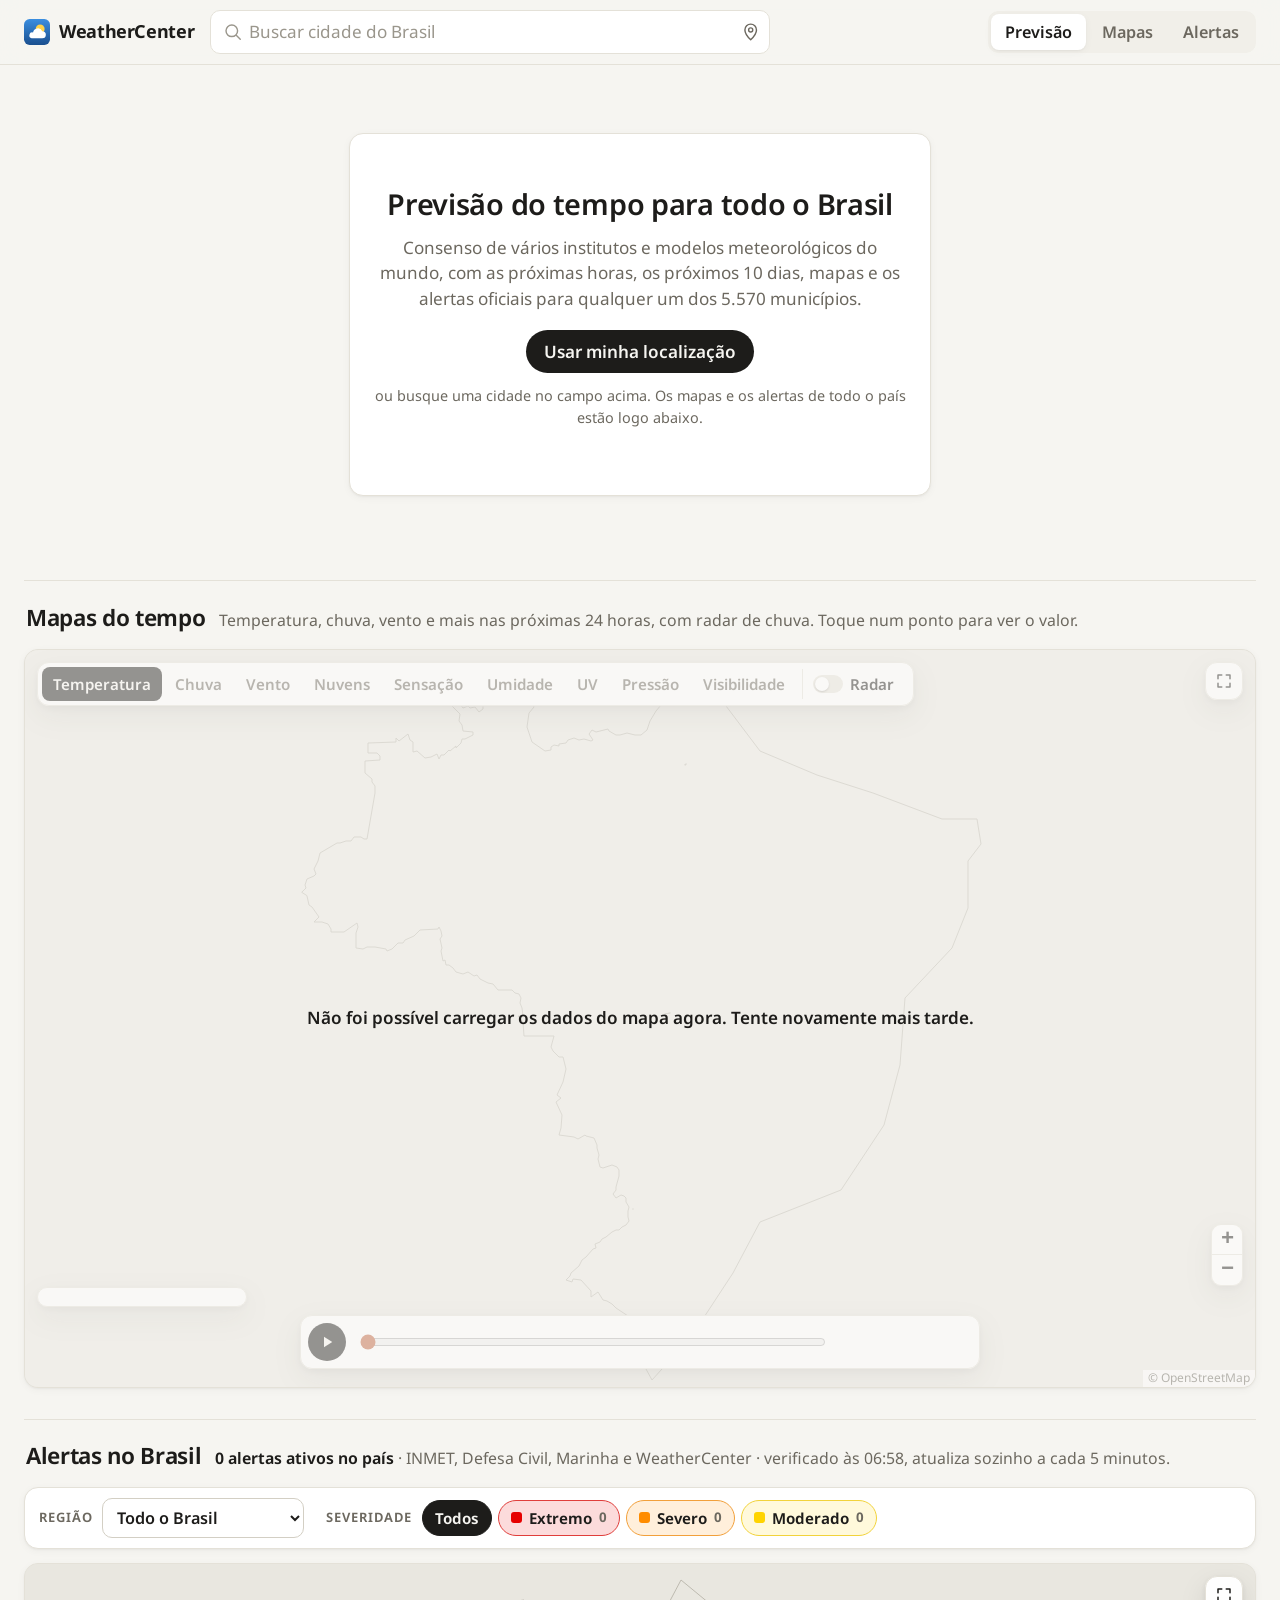
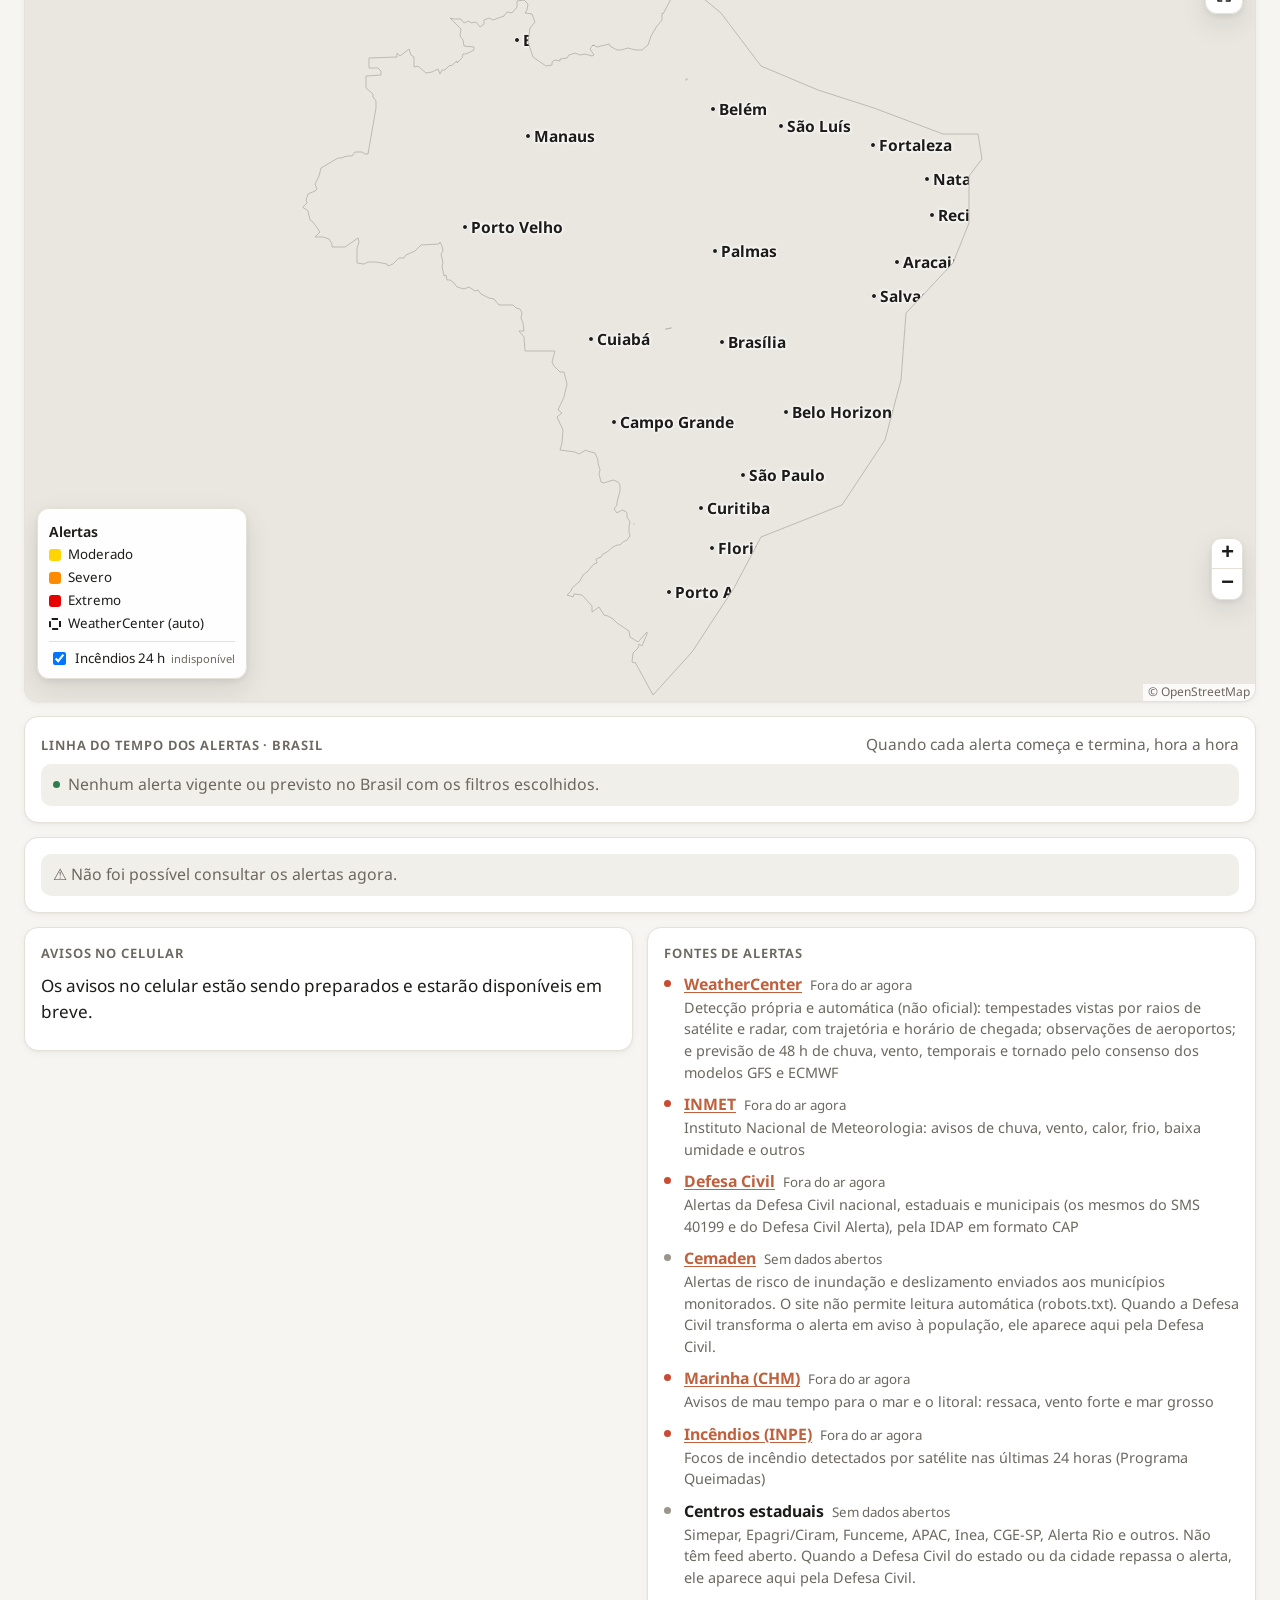
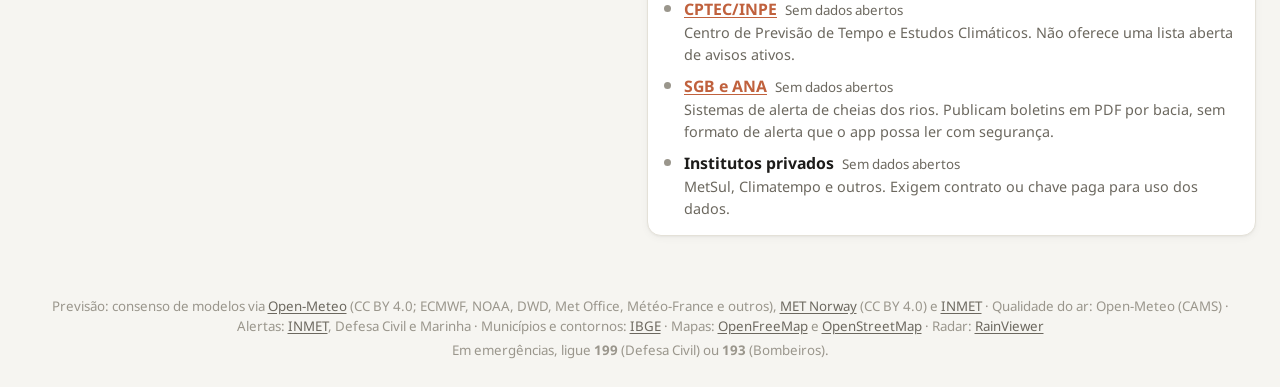
==== commit ed89f96e: "Letras e janelas maiores e disposição da previsão reorganizada - Texto cerca de 20% maior (18 px de " ====
--- a/index.html
+++ b/index.html
@@ -54,12 +54,12 @@
 
       <div id="painel" class="painel" hidden>
         <section id="faixa-alertas" class="faixa-alertas" aria-live="polite" hidden></section>
+        <div id="alertas-cidade" class="alertas-cidade"></div>
         <article class="cartao agora" id="hero"></article>
 
         <article class="cartao resumo" id="c-resumo">
           <h2 class="rotulo">Resumo</h2>
           <ul id="resumo" class="resumo-lista"></ul>
-          <div id="alertas-cidade" class="alertas-cidade"></div>
         </article>
         <div id="notif-cidade" class="notif-cidade" hidden></div>
 
--- a/styles.css
+++ b/styles.css
@@ -85,9 +85,9 @@
 * { box-sizing: border-box; }
 [hidden] { display: none !important; }
 html, body { margin: 0; }
-html { background: var(--fundo); -webkit-text-size-adjust: 100%; scroll-padding-top: calc(var(--altura-topo) + 8px); }
+html { font-size: 18px; background: var(--fundo); -webkit-text-size-adjust: 100%; scroll-padding-top: calc(var(--altura-topo) + 8px); }
 body {
-  font-family: var(--fonte); font-size: 15px; line-height: 1.45; color: var(--texto); background: var(--fundo);
+  font-family: var(--fonte); font-size: .95rem; line-height: 1.5; color: var(--texto); background: var(--fundo);
   min-height: 100vh; min-height: 100dvh; -webkit-font-smoothing: antialiased; font-variant-numeric: tabular-nums;
 }
 button, input, select { font: inherit; color: inherit; }
@@ -225,7 +225,7 @@
 .faixa-alertas li .fonte { font-weight: 500; }
 .faixa-acoes { display: flex; flex-wrap: wrap; gap: 8px; }
 .faixa-acoes a.btn-sec { text-decoration: none; color: var(--texto); }
-.alertas-cidade { margin-top: 12px; display: grid; gap: 8px; }
+.alertas-cidade { grid-column: 1 / -1; display: grid; gap: 10px; grid-template-columns: repeat(auto-fill, minmax(min(100%, 380px), 1fr)); align-items: start; }
 .alertas-cidade:empty { display: none; }
 .alerta {
   border-radius: var(--raio-p); padding: 11px 13px; background: color-mix(in srgb, var(--cor) 9%, var(--superficie));
@@ -253,18 +253,18 @@
 .hc { flex: 0 0 auto; display: flex; flex-direction: column; align-items: center; gap: 4px; padding-top: 8px; }
 .hc .h-hora { font-size: .78rem; color: var(--sutil); font-weight: 600; }
 .hc.agora-h .h-hora { color: var(--texto); }
-.hc .ic-tempo { width: 24px; height: 24px; }
+.hc .ic-tempo { width: 28px; height: 28px; }
 .hc .h-prob { font-size: .7rem; font-weight: 650; color: var(--chuva); min-height: 1.1em; }
 .hc.sol .h-hora { color: var(--sol); }
 .grafico-horas { display: block; overflow: visible; }
 .grafico-horas .curva { fill: none; stroke: var(--acento); stroke-width: 2; stroke-linejoin: round; }
 .grafico-horas .ponto { fill: var(--superficie); stroke: var(--acento); stroke-width: 1.6; }
-.grafico-horas .t { font-size: 12.5px; font-weight: 650; fill: var(--texto); text-anchor: middle; }
+.grafico-horas .t { font-size: 15px; font-weight: 650; fill: var(--texto); text-anchor: middle; }
 .grafico-horas .barra { fill: var(--chuva); opacity: .8; }
 .grafico-horas .base { stroke: var(--borda); }
-.grafico-horas .mm { font-size: 10px; fill: var(--chuva); text-anchor: middle; font-weight: 600; }
+.grafico-horas .mm { font-size: 12px; fill: var(--chuva); text-anchor: middle; font-weight: 600; }
 .grafico-horas .linha-sol { stroke: var(--sol); stroke-dasharray: 2 3; }
-.grafico-horas .rot-sol { font-size: 10px; fill: var(--sol); text-anchor: middle; font-weight: 650; }
+.grafico-horas .rot-sol { font-size: 12px; fill: var(--sol); text-anchor: middle; font-weight: 650; }
 .horas-seta {
   display: none; position: absolute; top: 45%; transform: translateY(-50%); z-index: 2; width: 30px; height: 30px; border-radius: 50%;
   border: 1px solid var(--borda); background: var(--superficie); color: var(--texto); font-size: 1.2rem; line-height: 1; cursor: pointer; box-shadow: var(--sombra-flutuante);
@@ -332,7 +332,7 @@
 .escala span { position: absolute; top: 50%; width: 10px; height: 10px; border-radius: 50%; background: var(--superficie); border: 2px solid var(--texto); transform: translate(-50%, -50%); }
 .vento-linha { display: flex; align-items: center; gap: 12px; }
 .bussola { width: 62px; height: 62px; flex: none; color: var(--texto); }
-.bussola text { font-size: 11px; fill: var(--fraco); font-weight: 650; }
+.bussola text { font-size: 13px; fill: var(--fraco); font-weight: 650; }
 .medidor-sol { width: 100%; max-width: 170px; height: auto; display: block; margin-top: 6px; }
 .lua-linha { display: flex; align-items: center; gap: 12px; }
 .lua-disco { width: 40px; height: 40px; flex: none; }
@@ -413,7 +413,7 @@
 .camada-valores { position: absolute; left: 0; top: 0; }
 .valor-cidade {
   position: absolute; left: 0; top: 0; white-space: nowrap; pointer-events: none; translate: -50% -150%;
-  font-size: 11.5px; font-weight: 700; padding: 1px 6px; border-radius: 6px; line-height: 1.5;
+  font-size: 14px; font-weight: 700; padding: 1px 6px; border-radius: 6px; line-height: 1.5;
   background: color-mix(in srgb, var(--superficie) 92%, transparent); color: var(--texto); border: 1px solid var(--borda);
   box-shadow: 0 1px 3px rgba(0,0,0,.12);
 }
@@ -429,14 +429,14 @@
 .leaflet-popup-content { margin: 12px 14px; font-size: .88rem; }
 .leaflet-popup-content p { margin: 0 0 6px; }
 .leaflet-container a.leaflet-popup-close-button { color: var(--sutil); }
-.leaflet-control-attribution { background: color-mix(in srgb, var(--superficie) 80%, transparent) !important; color: var(--sutil); font-size: 10px; }
+.leaflet-control-attribution { background: color-mix(in srgb, var(--superficie) 80%, transparent) !important; color: var(--sutil); font-size: 12px; }
 .leaflet-control-attribution a { color: var(--sutil); }
 .popup .btn { padding: 6px 12px; font-size: .82rem; }
 .popup-alertas .alerta { margin-bottom: 8px; }
 .rotulo-cidade { white-space: nowrap; pointer-events: none; }
 .rotulo-cidade i { position: absolute; left: 0; top: 0; width: 6px; height: 6px; border-radius: 50%; background: var(--texto); border: 1px solid var(--superficie); }
-.rotulo-cidade span { position: absolute; left: 9px; top: -7px; font-size: 11.5px; font-weight: 600; color: var(--texto); text-shadow: 0 0 2px var(--superficie), 0 0 3px var(--superficie), 0 0 4px var(--superficie); }
-.rotulo-cidade.capital span { font-size: 13px; font-weight: 700; top: -8px; }
+.rotulo-cidade span { position: absolute; left: 9px; top: -7px; font-size: 14px; font-weight: 600; color: var(--texto); text-shadow: 0 0 2px var(--superficie), 0 0 3px var(--superficie), 0 0 4px var(--superficie); }
+.rotulo-cidade.capital span { font-size: 15.5px; font-weight: 700; top: -8px; }
 .icone-fogo svg { display: block; filter: drop-shadow(0 1px 2px rgba(0,0,0,.35)); }
 .popup-fogo p { margin: 6px 0 0; }
 
@@ -466,6 +466,7 @@
 
 /* ---------------- Celular ---------------- */
 @media (max-width: 899px) {
+  html { font-size: 17px; }
   :root { --altura-nav: calc(56px + env(safe-area-inset-bottom)); --vao: 12px; }
   .topo { gap: 10px; }
   .marca span { display: none; }
@@ -492,9 +493,23 @@
   .abas-topo { display: flex; }
   .abas-baixo { display: none; }
   .painel { grid-template-columns: repeat(12, minmax(0, 1fr)); }
-  .agora, .resumo, .dias-cartao, .quadros { grid-column: span 6; }
+  .agora, .resumo { grid-column: span 6; }
+  .dias-cartao, .quadros { grid-column: 1 / -1; }
+  .quadros { grid-template-columns: repeat(auto-fill, minmax(220px, 1fr)); }
   .horas-cartao, .fontes-cartao { grid-column: 1 / -1; }
   .d-det dl { grid-template-columns: repeat(3, minmax(0, 1fr)); }
+}
+/* Cartões da mesma linha com a mesma altura, sem espaço vazio */
+@media (min-width: 900px) {
+  .dias-cartao { display: flex; flex-direction: column; }
+  .dias { flex: 1; display: flex; flex-direction: column; }
+  .dia { flex: 1; display: flex; flex-direction: column; justify-content: center; }
+  .agora-metricas { margin-top: auto; }
+  .agora-principal .ic-tempo { width: 72px; height: 72px; }
+  .agora-temp { font-size: 4.6rem; }
+}
+@media (min-width: 1280px) and (max-width: 1599px) {
+  .quadros > .quadro:last-child:nth-child(3n + 1) { grid-column: 1 / -1; min-height: 0; }
 }
 @media (min-width: 1280px) {
   .agora { grid-column: span 5; }
@@ -615,7 +630,7 @@
 
 /* ======================= Janela de gráficos ======================= */
 .graficos {
-  width: min(1100px, calc(100vw - 24px)); max-height: calc(100dvh - 24px); padding: 0; border: 1px solid var(--borda);
+  width: min(1320px, calc(100vw - 32px)); max-height: calc(100dvh - 32px); padding: 0; border: 1px solid var(--borda);
   border-radius: 16px; background: var(--superficie); color: var(--texto); box-shadow: var(--sombra-flutuante);
 }
 .graficos::backdrop { background: rgba(15, 15, 13, .5); backdrop-filter: blur(2px); }
@@ -638,30 +653,30 @@
 .gr-noite { fill: var(--superficie-2); }
 .gr-passado { fill: var(--superficie); opacity: .45; }
 .gr-faixa { fill: var(--g-nuvem); opacity: .18; }
-.gr-faixa-rot { font-size: 10px; font-weight: 700; fill: var(--sutil); text-anchor: middle; }
+.gr-faixa-rot { font-size: 12px; font-weight: 700; fill: var(--sutil); text-anchor: middle; }
 .gr-grade { stroke: var(--borda); stroke-width: 1; }
-.gr-y { font-size: 10.5px; fill: var(--sutil); text-anchor: end; }
+.gr-y { font-size: 12.5px; fill: var(--sutil); text-anchor: end; }
 .gr-y-dir { text-anchor: start; }
-.gr-un { font-size: 10px; fill: var(--fraco); text-anchor: end; font-weight: 650; }
+.gr-un { font-size: 12px; fill: var(--fraco); text-anchor: end; font-weight: 650; }
 .gr-un.gr-y-dir { text-anchor: start; }
-.gr-x { font-size: 10.5px; fill: var(--sutil); text-anchor: middle; }
+.gr-x { font-size: 12.5px; fill: var(--sutil); text-anchor: middle; }
 .gr-dia { stroke: var(--borda-forte); stroke-width: 1.2; }
-.gr-dia-rot { font-size: 11px; font-weight: 700; fill: var(--texto); }
+.gr-dia-rot { font-size: 13px; font-weight: 700; fill: var(--texto); }
 .gr-ref { stroke: var(--acento); stroke-dasharray: 4 4; opacity: .7; }
-.gr-ref-rot { font-size: 10px; fill: var(--acento); font-weight: 650; }
+.gr-ref-rot { font-size: 12px; fill: var(--acento); font-weight: 650; }
 .gr-linha { fill: none; stroke-width: 2.2; stroke-linejoin: round; stroke-linecap: round; }
 .gr-tracejada { stroke-dasharray: 5 4; stroke-width: 1.8; }
 .gr-sombra { fill-opacity: .22; stroke: none; }
 .gr-barra { opacity: .85; }
 .gr-seta path { fill: var(--g-vento); }
 .gr-agora { stroke: var(--acento); stroke-width: 1.5; stroke-dasharray: 3 3; }
-.gr-agora-rot { font-size: 10px; fill: var(--acento); text-anchor: start; font-weight: 700; paint-order: stroke; stroke: var(--superficie); stroke-width: 3px; }
+.gr-agora-rot { font-size: 12px; fill: var(--acento); text-anchor: start; font-weight: 700; paint-order: stroke; stroke: var(--superficie); stroke-width: 3px; }
 .gr-cursor { stroke: var(--texto); stroke-width: 1; opacity: .55; }
 .gr-cursor-ponto { fill: var(--superficie); stroke-width: 2.5; }
 .gr-cursor[hidden], .gr-cursor-ponto[hidden] { display: none; }
 .gr-toque { fill: transparent; cursor: crosshair; }
 .gr-dica {
-  position: absolute; z-index: 2; min-width: 170px; max-width: 240px; pointer-events: none; padding: 9px 11px; border-radius: 10px; font-size: .8rem;
+  position: absolute; z-index: 2; min-width: 200px; max-width: 290px; pointer-events: none; padding: 9px 11px; border-radius: 10px; font-size: .8rem;
   background: color-mix(in srgb, var(--superficie) 96%, transparent); border: 1px solid var(--borda); box-shadow: var(--sombra-flutuante);
 }
 .gr-dica-topo { display: flex; align-items: center; gap: 8px; margin-bottom: 6px; }
@@ -691,3 +706,4 @@
   #alertas-uf { flex: 1; }
   .secao-cab h2 { font-size: 1.12rem; }
 }
+
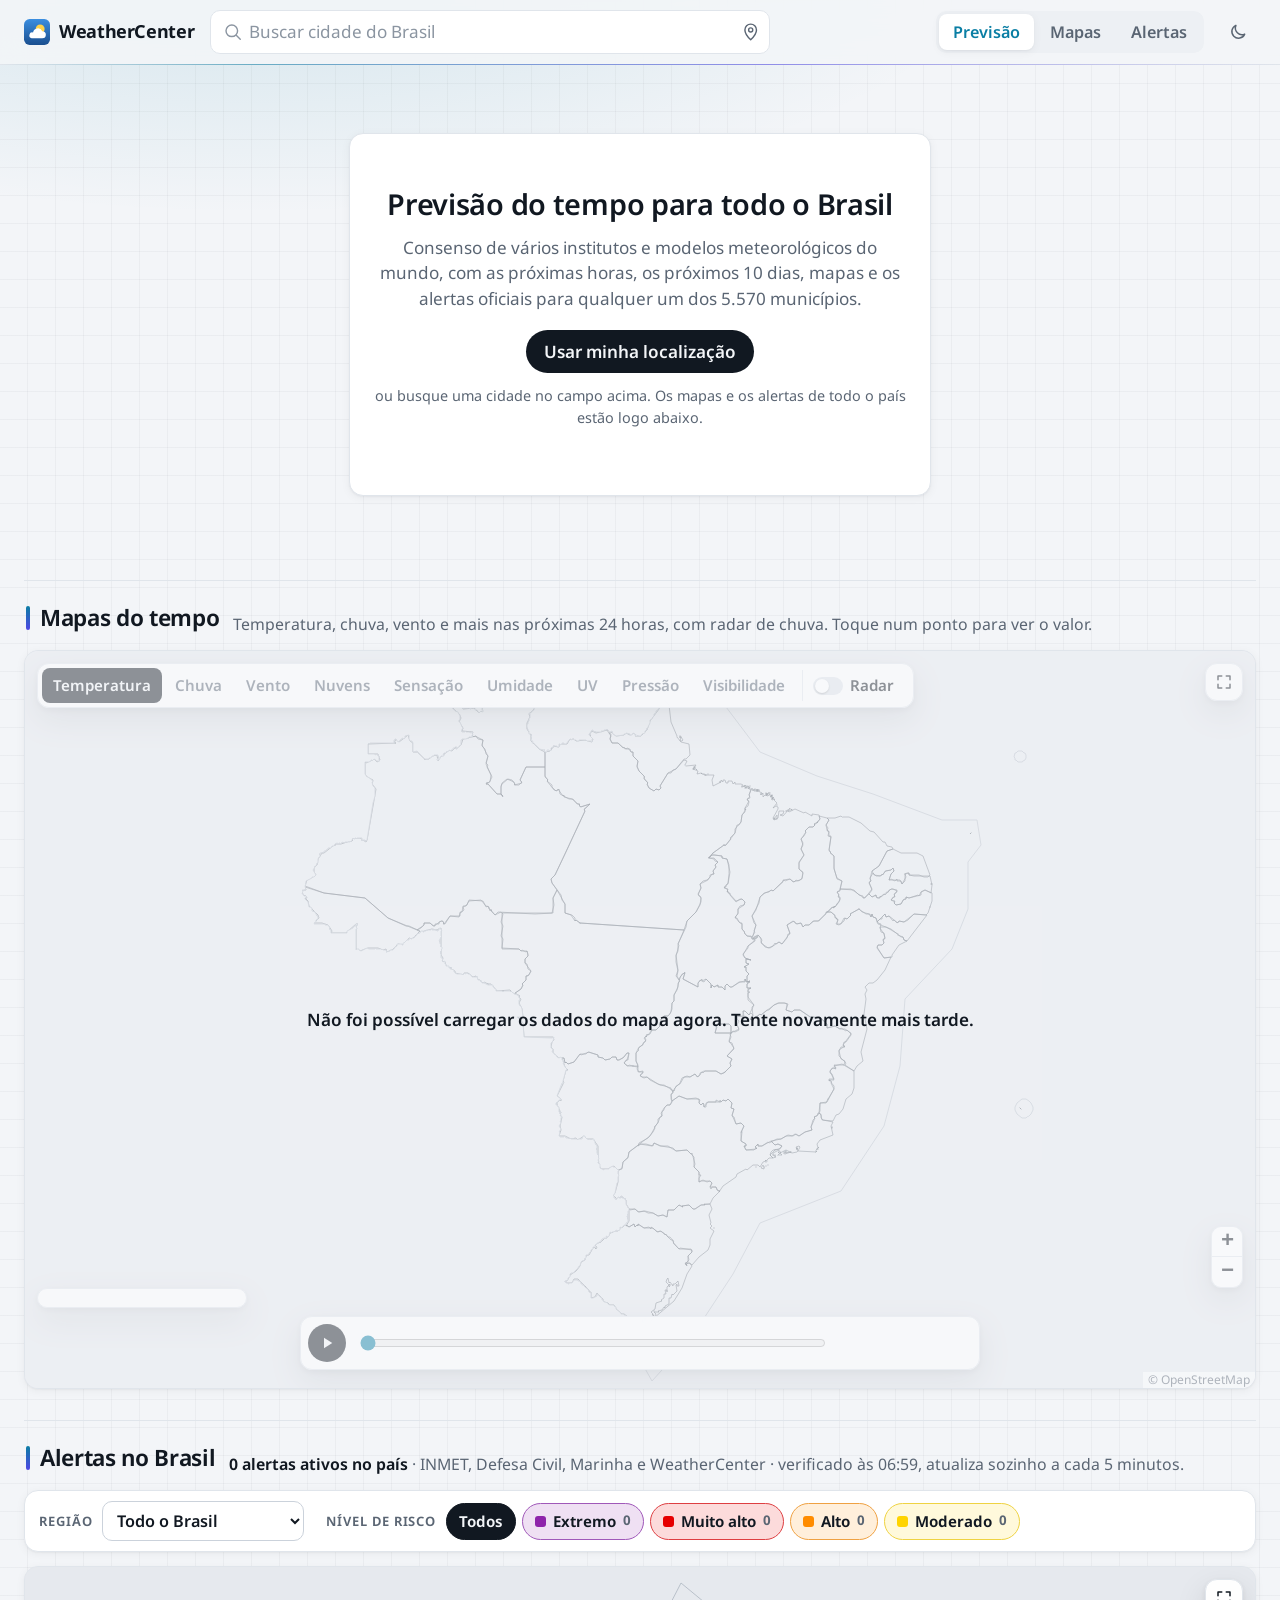
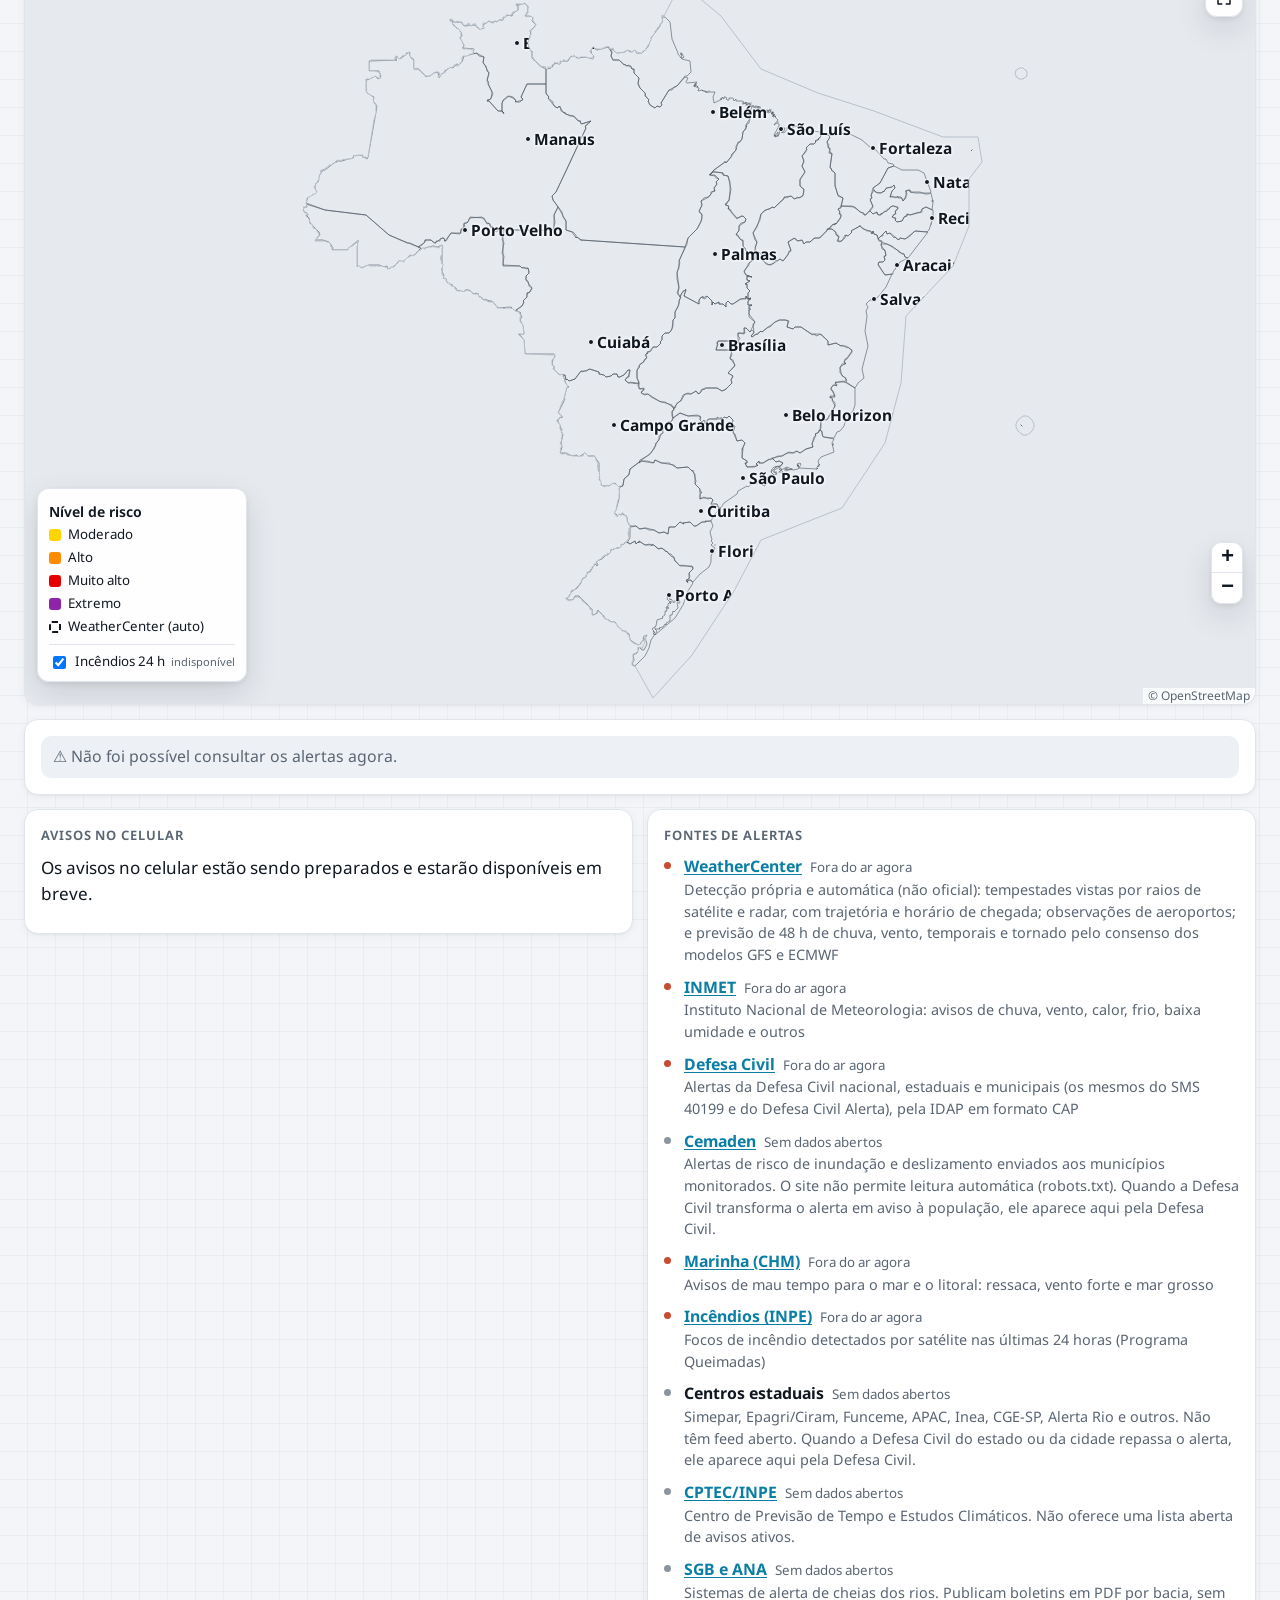
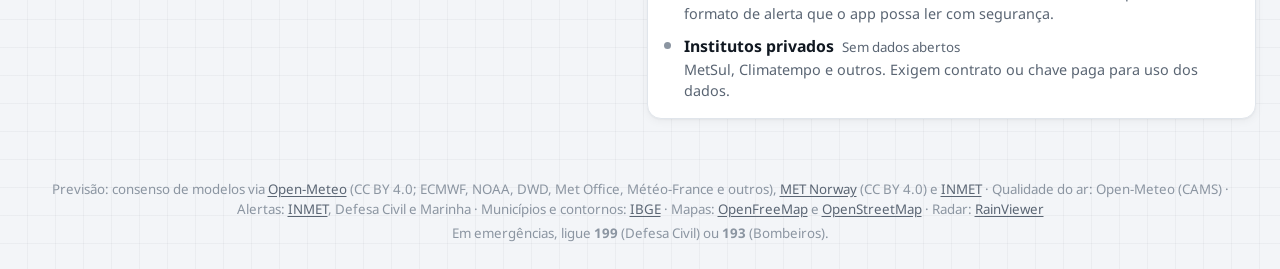
==== commit f72aa7d7: "Fronteiras precisas, 4 níveis de alerta, tema escuro e números coerentes - Contornos do IBGE em qual" ====
--- a/index.html
+++ b/index.html
@@ -5,8 +5,12 @@
   <meta name="viewport" content="width=device-width, initial-scale=1, viewport-fit=cover">
   <title>WeatherCenter</title>
   <meta name="description" content="Previsão do tempo por consenso de vários institutos, mapas e alertas meteorológicos para todas as cidades do Brasil.">
-  <meta name="theme-color" content="#f6f5f1" media="(prefers-color-scheme: light)">
-  <meta name="theme-color" content="#1b1a18" media="(prefers-color-scheme: dark)">
+  <meta name="theme-color" content="#f3f5f8" media="(prefers-color-scheme: light)">
+  <meta name="theme-color" content="#0b1016" media="(prefers-color-scheme: dark)">
+  <script>
+    // Tema escolhido pela pessoa (claro ou escuro), aplicado antes de desenhar a página para não piscar
+    try { var t = localStorage.getItem('wc:tema'); if (t === '"claro"' || t === '"escuro"') document.documentElement.dataset.tema = JSON.parse(t); } catch (e) { /* sem armazenamento */ }
+  </script>
   <link rel="manifest" href="manifest.webmanifest">
   <link rel="icon" href="icons/icon.svg" type="image/svg+xml">
   <link rel="apple-touch-icon" href="icons/icon-192.png">
@@ -37,6 +41,10 @@
       <a href="#mapas" data-secao="mapas">Mapas</a>
       <a href="#alertas" data-secao="alertas">Alertas</a>
     </nav>
+    <button id="btn-tema" class="btn-icone btn-tema" type="button" aria-pressed="false" aria-label="Tema escuro" title="Tema escuro">
+      <svg class="ic ic-lua-tema" viewBox="0 0 24 24" fill="none" stroke="currentColor" stroke-width="1.8" stroke-linecap="round" stroke-linejoin="round" aria-hidden="true"><path d="M20 14.5A8 8 0 0 1 9.5 4a8 8 0 1 0 10.5 10.5z"/></svg>
+      <svg class="ic ic-sol-tema" viewBox="0 0 24 24" fill="none" stroke="currentColor" stroke-width="1.8" stroke-linecap="round" aria-hidden="true"><circle cx="12" cy="12" r="4"/><path d="M12 2.5v2M12 19.5v2M2.5 12h2M19.5 12h2M5.3 5.3l1.4 1.4M17.3 17.3l1.4 1.4M5.3 18.7l1.4-1.4M17.3 6.7l1.4-1.4"/></svg>
+    </button>
     <button id="btn-instalar" class="btn-sec" type="button" hidden>Instalar app</button>
   </header>
 
@@ -140,7 +148,7 @@
           <select id="alertas-uf" aria-label="Filtrar por estado"></select>
         </label>
         <div class="ctl-sev">
-          <span id="sev-rotulo">Severidade</span>
+          <span id="sev-rotulo">Nível de risco</span>
           <div id="alertas-severidade" class="chips-sev" role="group" aria-labelledby="sev-rotulo"></div>
         </div>
       </div>
@@ -148,24 +156,16 @@
       <div class="mapa-tela mapa-tela-alertas" id="tela-mapa-alertas">
         <div id="mapa-alertas" class="mapa"></div>
         <div class="mapa-flutuante mapa-legenda leg-alertas">
-          <div class="leg-titulo">Alertas</div>
-          <div title="Perigo potencial"><span class="q" style="background:#FFD400"></span>Moderado</div>
-          <div title="Perigo"><span class="q" style="background:#FF8C00"></span>Severo</div>
-          <div title="Grande perigo"><span class="q" style="background:#E60000"></span>Extremo</div>
+          <div class="leg-titulo">Nível de risco</div>
+          <div title="Amarelo: Perigo Potencial"><span class="q" style="background:#FFD400"></span>Moderado</div>
+          <div title="Laranja: Perigo"><span class="q" style="background:#FF8C00"></span>Alto</div>
+          <div title="Vermelho: Grande Perigo"><span class="q" style="background:#E60000"></span>Muito alto</div>
+          <div title="Roxo: Alerta Extremo"><span class="q" style="background:#8E24AA"></span>Extremo</div>
           <div><span class="q q-auto"></span>WeatherCenter (auto)</div>
           <label class="leg-fogo"><input type="checkbox" id="mostrar-fogo" checked> Incêndios 24 h <small id="fogo-qtd"></small></label>
         </div>
         <div id="alertas-status" class="mapa-status" hidden></div>
       </div>
-
-      <article class="cartao lt-cartao" id="c-linha-tempo">
-        <div class="cartao-topo">
-          <h2 class="rotulo" id="lt-titulo">Linha do tempo dos alertas</h2>
-          <p class="resumo-horas">Quando cada alerta começa e termina, hora a hora</p>
-        </div>
-        <div id="linha-tempo-alertas"></div>
-        <div id="lt-detalhe" class="lt-detalhe" hidden></div>
-      </article>
 
       <article class="cartao lista-cartao" id="c-alertas-lista">
         <div id="alertas-lista"></div>
--- a/styles.css
+++ b/styles.css
@@ -12,72 +12,113 @@
 
 :root {
   color-scheme: light;
-  --fundo: #f6f5f1;
+  --fundo: #f3f5f8;
   --superficie: #ffffff;
-  --superficie-2: #f1efe9;
-  --superficie-3: #e6e3da;
-  --borda: #e4e1d8;
-  --borda-forte: #d3cfc4;
-  --texto: #1d1c1a;
-  --sutil: #6c685f;
-  --fraco: #9a968c;
-  --acento: #c0613d;
-  --acento-suave: #f5e6de;
-  --chuva: #2f6db5;
-  --chuva-suave: #e8f0f9;
-  --ok: #2f7d4f;
-  --sol: #d4932a;
-  --sombra: 0 1px 2px rgba(29, 28, 26, .04), 0 2px 8px rgba(29, 28, 26, .04);
-  --sombra-flutuante: 0 2px 6px rgba(29, 28, 26, .08), 0 10px 28px rgba(29, 28, 26, .10);
+  --superficie-2: #edf0f4;
+  --superficie-3: #dfe4ea;
+  --borda: #e0e5eb;
+  --borda-forte: #cbd2db;
+  --texto: #111821;
+  --sutil: #5a6573;
+  --fraco: #8b95a1;
+  --acento: #0a7ea4;
+  --acento-2: #4f46e5;
+  --acento-suave: #e0f2f8;
+  --brilho: rgba(10, 126, 164, .16);
+  --chuva: #2563b8;
+  --chuva-suave: #e7eefa;
+  --ok: #19805a;
+  --sol: #d08a1c;
+  --sombra: 0 1px 2px rgba(17, 24, 33, .04), 0 2px 10px rgba(17, 24, 33, .05);
+  --sombra-flutuante: 0 2px 6px rgba(17, 24, 33, .08), 0 12px 32px rgba(17, 24, 33, .12);
+  --grade-fundo: rgba(17, 24, 33, .035);
   --raio: 14px;
   --raio-p: 10px;
   --vao: 14px;
   --altura-topo: 57px;
   --altura-nav: 0px;
   --fonte: "Noto Sans", system-ui, -apple-system, "Segoe UI", Roboto, sans-serif;
-  --mapa-fora: #e9e7e0;
-  --verde: #2f7d4f;
-  --verde-suave: #e6f2ea;
+  --mapa-fora: #e6e9ee;
+  --verde: #19805a;
+  --verde-suave: #e3f3ec;
   --g-prob: #6f56b8;
   --g-sens: #8a6d3b;
-  --g-vento: #2b7a8c;
-  --g-rajada: #8fc3cf;
+  --g-vento: #0e7f8f;
+  --g-rajada: #8cc7d1;
   --g-nuvem: #9aa3b0;
   --g-nuvem-baixa: #6b7584;
   --g-visib: #c0613d;
   --g-pressao: #5a5f9e;
   --g-ar: #5caa62;
 }
+/* Tema escuro: automático pelo aparelho, ou escolhido no botão do topo (data-tema no <html>) */
+:root[data-tema="escuro"] {
+  color-scheme: dark;
+  --fundo: #0b1016;
+  --superficie: #121921;
+  --superficie-2: #18212b;
+  --superficie-3: #232e3a;
+  --borda: #1f2934;
+  --borda-forte: #2d3a48;
+  --texto: #e6edf3;
+  --sutil: #9aa8b6;
+  --fraco: #6c7a88;
+  --acento: #2fc6e6;
+  --acento-2: #8b8cf7;
+  --acento-suave: #0f2a33;
+  --brilho: rgba(47, 198, 230, .22);
+  --chuva: #6aa8f0;
+  --chuva-suave: #142538;
+  --ok: #4fd1a0;
+  --sol: #f0b44c;
+  --sombra: 0 1px 2px rgba(0, 0, 0, .35);
+  --sombra-flutuante: 0 2px 6px rgba(0, 0, 0, .4), 0 12px 32px rgba(0, 0, 0, .45);
+  --grade-fundo: rgba(140, 200, 230, .045);
+  --mapa-fora: #10161d;
+  --verde: #4fd1a0;
+  --verde-suave: #0f2a22;
+  --g-prob: #ab95ee;
+  --g-sens: #d2b27a;
+  --g-vento: #5fd0e0;
+  --g-rajada: #24515c;
+  --g-nuvem: #77808c;
+  --g-nuvem-baixa: #a9b2bf;
+  --g-visib: #f08a63;
+  --g-pressao: #9fa5e6;
+}
 @media (prefers-color-scheme: dark) {
-  :root {
+  :root:not([data-tema="claro"]) {
     color-scheme: dark;
-    --fundo: #1b1a18;
-    --superficie: #242320;
-    --superficie-2: #2c2b27;
-    --superficie-3: #3a3833;
-    --borda: #34322d;
-    --borda-forte: #45423b;
-    --texto: #ecebe5;
-    --sutil: #a8a499;
-    --fraco: #7d7a71;
-    --acento: #dc805c;
-    --acento-suave: #3a2a22;
-    --chuva: #74a9e6;
-    --chuva-suave: #22303f;
-    --ok: #6cc08e;
-    --sol: #e6ae4f;
-    --sombra: 0 1px 2px rgba(0, 0, 0, .25);
-    --sombra-flutuante: 0 2px 6px rgba(0, 0, 0, .3), 0 10px 28px rgba(0, 0, 0, .35);
-    --mapa-fora: #262521;
-    --verde: #6cc08e;
-    --verde-suave: #1d2e24;
+    --fundo: #0b1016;
+    --superficie: #121921;
+    --superficie-2: #18212b;
+    --superficie-3: #232e3a;
+    --borda: #1f2934;
+    --borda-forte: #2d3a48;
+    --texto: #e6edf3;
+    --sutil: #9aa8b6;
+    --fraco: #6c7a88;
+    --acento: #2fc6e6;
+    --acento-2: #8b8cf7;
+    --acento-suave: #0f2a33;
+    --brilho: rgba(47, 198, 230, .22);
+    --chuva: #6aa8f0;
+    --chuva-suave: #142538;
+    --ok: #4fd1a0;
+    --sol: #f0b44c;
+    --sombra: 0 1px 2px rgba(0, 0, 0, .35);
+    --sombra-flutuante: 0 2px 6px rgba(0, 0, 0, .4), 0 12px 32px rgba(0, 0, 0, .45);
+    --grade-fundo: rgba(140, 200, 230, .045);
+    --mapa-fora: #10161d;
+    --verde: #4fd1a0;
+    --verde-suave: #0f2a22;
     --g-prob: #ab95ee;
     --g-sens: #d2b27a;
-    --g-vento: #6cc3d4;
-    --g-rajada: #2e5560;
+    --g-vento: #5fd0e0;
+    --g-rajada: #24515c;
     --g-nuvem: #77808c;
     --g-nuvem-baixa: #a9b2bf;
-    --g-visib: #dc805c;
+    --g-visib: #f08a63;
     --g-pressao: #9fa5e6;
   }
 }
@@ -231,8 +272,10 @@
   border-radius: var(--raio-p); padding: 11px 13px; background: color-mix(in srgb, var(--cor) 9%, var(--superficie));
   border: 1px solid color-mix(in srgb, var(--cor) 40%, var(--borda)); border-left: 4px solid var(--cor);
 }
-.alerta-topo { display: flex; justify-content: space-between; align-items: center; gap: 8px; margin-bottom: 4px; }
+.alerta-topo { display: flex; flex-wrap: wrap; align-items: center; gap: 6px 8px; margin-bottom: 4px; }
+.alerta-topo .fonte { margin-left: auto; }
 .selo { font-size: .68rem; font-weight: 700; text-transform: uppercase; letter-spacing: .05em; padding: 2px 8px; border-radius: 999px; color: #1a1a1a; }
+.selo-risco { font-size: .68rem; font-weight: 650; letter-spacing: .03em; padding: 1px 8px; border-radius: 999px; border: 1px solid var(--borda-forte); color: var(--sutil); }
 .fonte { font-size: .74rem; font-weight: 600; color: var(--sutil); }
 .alerta h3 { font-size: .95rem; margin-bottom: 2px; }
 .alerta-auto { border-top-style: dashed; border-right-style: dashed; border-bottom-style: dashed; }
@@ -524,7 +567,7 @@
   .quadros { grid-column: 1 / -1; grid-template-columns: repeat(5, minmax(0, 1fr)); }
 }
 @media (prefers-reduced-motion: reduce) {
-  * { transition: none !important; }
+  *, *::before, *::after { transition: none !important; animation: none !important; }
 }
 
 .q-auto { background: transparent !important; border: 2px dashed var(--texto); box-sizing: border-box; }
@@ -598,8 +641,6 @@
 .lt-curta .lt-fonte { font-weight: 700; }
 .lt-curta { flex-direction: row-reverse; justify-content: flex-end; }
 .lt-nota { font-size: .74rem; color: var(--sutil); }
-.lt-detalhe { margin-top: 10px; }
-.lt-cartao .cartao-topo { margin-bottom: 8px; }
 
 /* ======================= Filtros do mapa de alertas ======================= */
 .alertas-controles { display: flex; flex-wrap: wrap; align-items: center; gap: 10px 22px; padding: 10px 14px; }
@@ -707,3 +748,99 @@
   .secao-cab h2 { font-size: 1.12rem; }
 }
 
+.faixa-linha-cab { display: flex; flex-wrap: wrap; align-items: baseline; gap: 4px 10px; margin: 10px 0 6px; }
+.faixa-linha-cab h3 { margin: 0; font-size: .86rem; font-weight: 700; letter-spacing: .02em; }
+.faixa-linha-cab span { font-size: .78rem; color: var(--sutil); }
+
+/* ======================= Tema e toques de tecnologia (discretos) ======================= */
+.btn-tema { flex: none; }
+.btn-tema .ic { width: 20px; height: 20px; }
+.btn-tema .ic-sol-tema { display: none; }
+.btn-tema[aria-pressed="true"] .ic-sol-tema { display: inline-block; }
+.btn-tema[aria-pressed="true"] .ic-lua-tema { display: none; }
+.btn-tema svg { transition: transform .45s cubic-bezier(.2, .7, .2, 1); }
+.btn-tema:active svg { transform: rotate(40deg) scale(.9); }
+@media (min-width: 900px) { .btn-tema { order: 3; } #btn-instalar { order: 4; } }
+.trocando-tema, .trocando-tema *, .trocando-tema *::before, .trocando-tema *::after {
+  transition: background-color .4s ease, color .4s ease, border-color .4s ease, fill .4s ease, stroke .4s ease !important;
+}
+
+/* Fundo com uma grade bem fraca, que some para baixo */
+body {
+  background-color: transparent; /* a cor de fundo fica no <html>; aqui só a grade */
+  background-image:
+    linear-gradient(var(--grade-fundo) 1px, transparent 1px),
+    linear-gradient(90deg, var(--grade-fundo) 1px, transparent 1px);
+  background-size: 28px 28px;
+  background-position: -1px -1px;
+  background-repeat: repeat;
+  background-attachment: local;
+}
+body::before {
+  content: ""; position: absolute; inset: 0 0 auto 0; height: 720px; pointer-events: none; z-index: -1;
+  background: radial-gradient(1100px 420px at 20% -80px, var(--brilho), transparent 70%);
+}
+main { position: relative; }
+
+/* Linha de destaque sob o topo (degradê do tom de destaque) */
+.topo::after {
+  content: ""; position: absolute; left: 0; right: 0; bottom: -1px; height: 1px; pointer-events: none;
+  background: linear-gradient(90deg, transparent, var(--acento) 20%, var(--acento-2) 60%, transparent);
+  opacity: .55;
+}
+/* Barra de carregamento fina no alto, enquanto busca a previsão */
+body.carregando .topo::after {
+  height: 2px; opacity: 1; background-size: 40% 100%; background-repeat: no-repeat;
+  background-image: linear-gradient(90deg, transparent, var(--acento), var(--acento-2), transparent);
+  animation: carregando 1.1s cubic-bezier(.45, .05, .55, .95) infinite;
+}
+@keyframes carregando { from { background-position: -40% 0; } to { background-position: 140% 0; } }
+
+/* Cartões entram com um deslize curto, em sequência */
+@keyframes surgir { from { opacity: 0; transform: translateY(10px); } to { opacity: 1; transform: none; } }
+.painel > *, .secao-cab, .alertas-controles, .lista-cartao, .alertas-extras > * { animation: surgir .5s cubic-bezier(.2, .7, .2, 1) both; }
+.painel > :nth-child(2) { animation-delay: .04s; }
+.painel > :nth-child(3) { animation-delay: .08s; }
+.painel > :nth-child(4) { animation-delay: .12s; }
+.painel > :nth-child(5) { animation-delay: .16s; }
+.painel > :nth-child(6) { animation-delay: .2s; }
+.painel > :nth-child(n+7) { animation-delay: .24s; }
+.quadros > * { animation: surgir .45s cubic-bezier(.2, .7, .2, 1) both; }
+.quadros > :nth-child(2n) { animation-delay: .05s; }
+.quadros > :nth-child(3n) { animation-delay: .1s; }
+
+/* Enquanto carrega: um brilho passa pelos cartões */
+@keyframes brilho { from { background-position: 150% 0; } to { background-position: -50% 0; } }
+body.carregando .painel .cartao {
+  background-image: linear-gradient(100deg, transparent 35%, var(--brilho) 50%, transparent 65%);
+  background-size: 250% 100%; background-repeat: no-repeat; animation: brilho 1.4s linear infinite;
+}
+
+/* Cartões clicáveis: borda acende no tom de destaque */
+.quadro.clicavel:hover, .lista-item:hover .alerta { border-color: color-mix(in srgb, var(--acento) 45%, var(--borda)); box-shadow: 0 0 0 3px var(--brilho), var(--sombra-flutuante); }
+.lista-item .alerta { transition: border-color .15s, box-shadow .15s; }
+
+/* Títulos das seções com uma marca do tom de destaque */
+.secao-cab h2 { display: inline-flex; align-items: center; gap: 10px; }
+.secao-cab h2::before {
+  content: ""; width: 4px; height: 1.05em; border-radius: 2px;
+  background: linear-gradient(180deg, var(--acento), var(--acento-2));
+}
+
+/* Pontos "ao vivo": fontes conectadas pulsam devagar */
+@keyframes pulso { 0% { box-shadow: 0 0 0 0 color-mix(in srgb, var(--ok) 55%, transparent); } 70%, 100% { box-shadow: 0 0 0 7px transparent; } }
+.fonte-ok .fonte-ponto, .selo-fontes .ponto { animation: pulso 2.4s ease-out infinite; }
+.fonte-ok:nth-child(2n) .fonte-ponto { animation-delay: .8s; }
+
+/* Linha do "agora" na linha do tempo com um leve brilho */
+.lt-agora { box-shadow: 0 0 8px var(--acento); }
+
+/* Barra de navegação: indicador da seção com o tom de destaque */
+.abas-topo a[aria-current="true"] { color: var(--acento); }
+.abas-baixo a[aria-current="true"] { color: var(--acento); }
+
+/* Números grandes com fonte tabular e leve tom no tema escuro */
+:root[data-tema="escuro"] .agora-temp, :root[data-tema="escuro"] .w-grande { text-shadow: 0 0 24px var(--brilho); }
+@media (prefers-color-scheme: dark) {
+  :root:not([data-tema="claro"]) .agora-temp, :root:not([data-tema="claro"]) .w-grande { text-shadow: 0 0 24px var(--brilho); }
+}
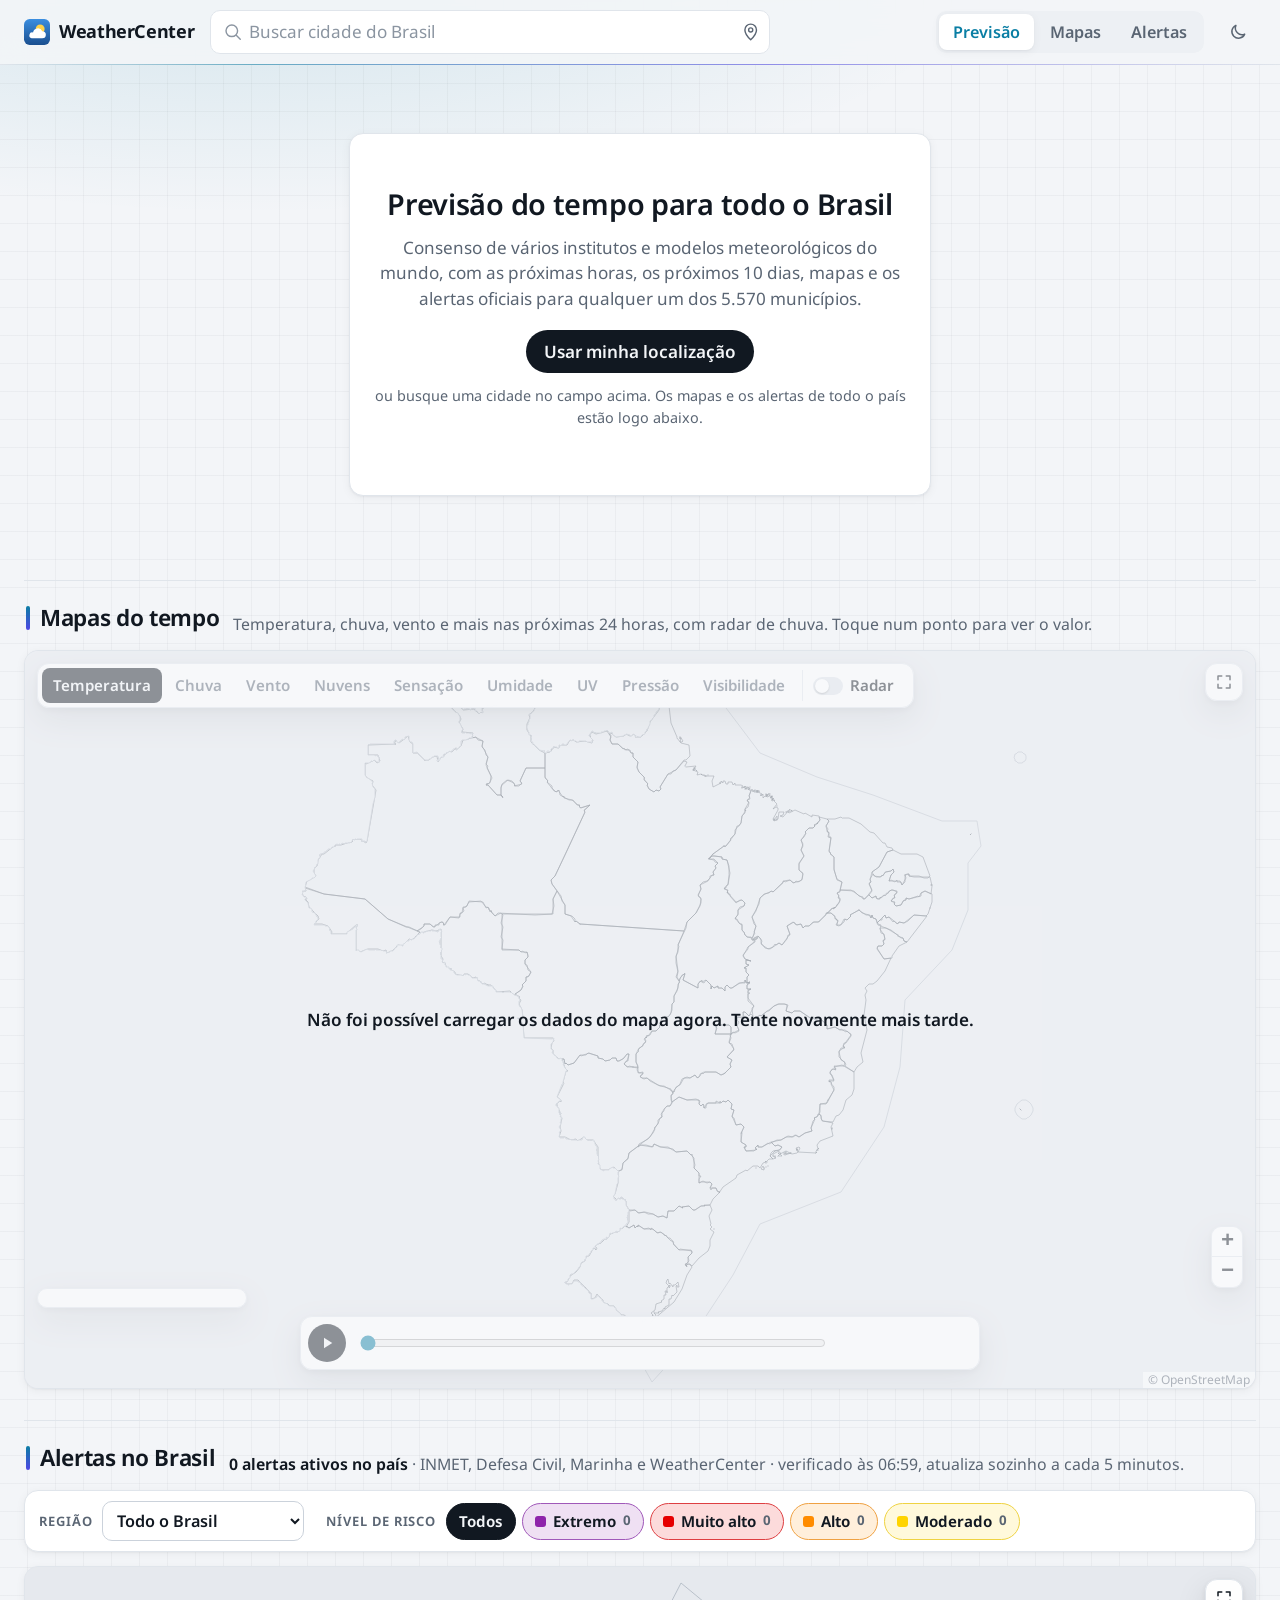
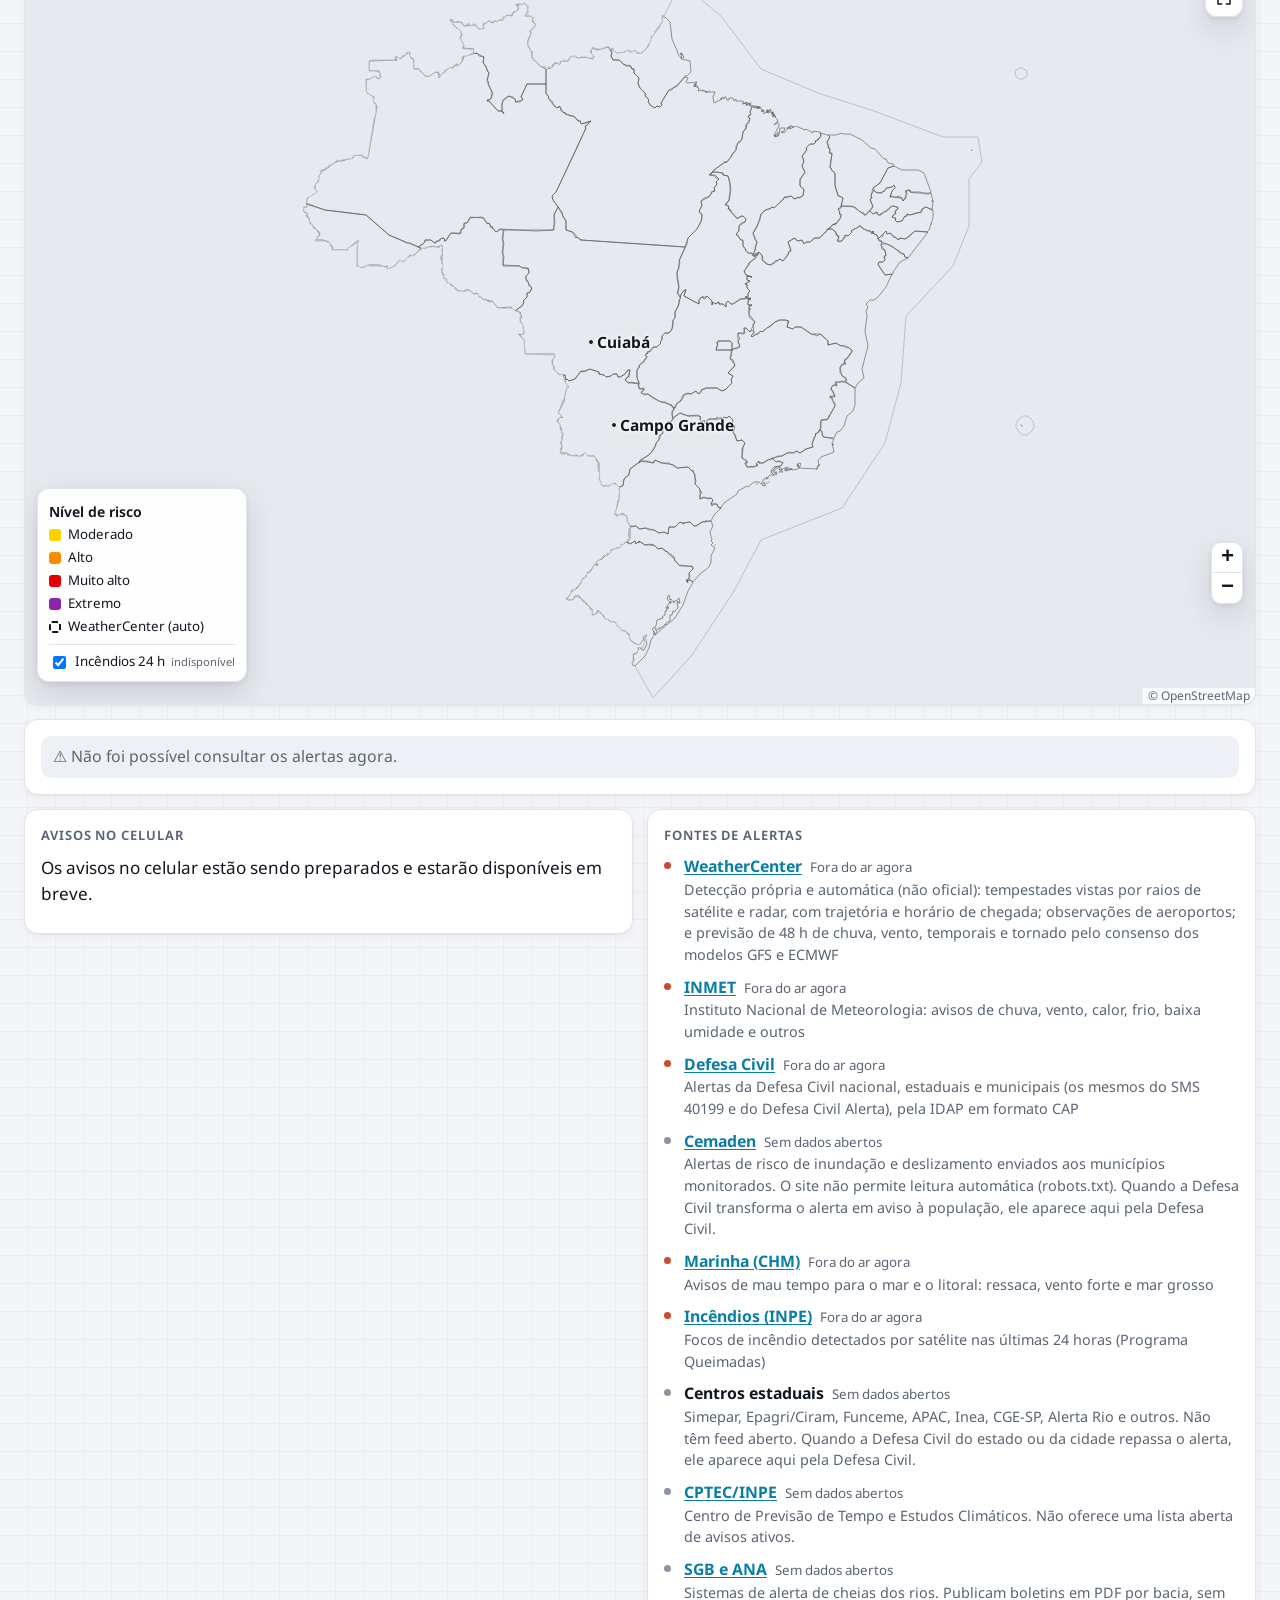
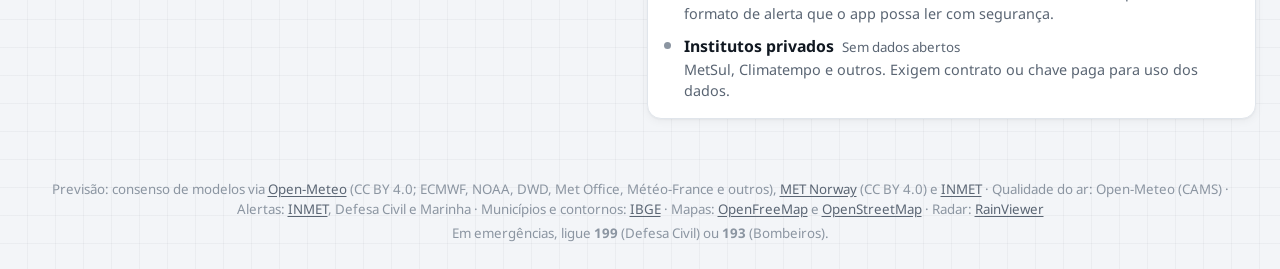
==== commit d8044c7e: "Linha do tempo de 72 horas sem listras e cena animada do tempo agora - Linha do tempo dos alertas da" ====
--- a/index.html
+++ b/index.html
@@ -64,6 +64,7 @@
         <section id="faixa-alertas" class="faixa-alertas" aria-live="polite" hidden></section>
         <div id="alertas-cidade" class="alertas-cidade"></div>
         <article class="cartao agora" id="hero"></article>
+        <article class="cartao cena" id="c-cena" hidden></article>
 
         <article class="cartao resumo" id="c-resumo">
           <h2 class="rotulo">Resumo</h2>
--- a/styles.css
+++ b/styles.css
@@ -615,9 +615,7 @@
 .lt-h { position: absolute; bottom: 3px; transform: translateX(-50%); font-size: .68rem; color: var(--sutil); font-weight: 600; }
 .lt-faixas {
   position: relative; min-height: 34px; margin: 6px 0 8px;
-  background-image: repeating-linear-gradient(90deg, color-mix(in srgb, var(--borda) 70%, transparent) 0 1px, transparent 1px var(--px));
-}
-.lt-meia-noite { position: absolute; top: -6px; bottom: -8px; width: 0; border-left: 2px solid var(--borda-forte); }
+}
 .lt-agora { position: absolute; top: -6px; bottom: -8px; width: 0; border-left: 2px solid var(--acento); z-index: 2; pointer-events: none; }
 .lt-agora span { position: absolute; top: -1px; left: 3px; font-size: .62rem; font-weight: 700; color: var(--acento); text-transform: uppercase; letter-spacing: .05em; background: var(--superficie); padding: 0 2px; border-radius: 3px; }
 .lt-barra {
@@ -628,7 +626,7 @@
 .lt-barra:hover { filter: brightness(1.04) saturate(1.05); box-shadow: 0 2px 8px rgba(0, 0, 0, .2); z-index: 1; }
 .lt-barra[aria-pressed="true"] { outline: 2px solid var(--texto); outline-offset: 1px; z-index: 1; }
 .lt-barra.lt-auto { border: 2px dashed color-mix(in srgb, var(--cor) 55%, #000); background: color-mix(in srgb, var(--cor) 55%, var(--superficie)); color: var(--texto); }
-.lt-barra.lt-futuro { background-image: repeating-linear-gradient(135deg, rgba(255, 255, 255, .22) 0 6px, transparent 6px 12px); }
+.lt-barra.lt-futuro { background: color-mix(in srgb, var(--cor) 62%, var(--superficie)); }
 .lt-barra.lt-antes { border-top-left-radius: 0; border-bottom-left-radius: 0; border-left-width: 0; }
 .lt-barra.lt-antes::before, .lt-barra.lt-depois::after { position: absolute; font-size: .7rem; color: var(--sutil); top: 50%; transform: translateY(-50%); }
 .lt-barra.lt-antes::before { content: "◂"; left: -9px; }
@@ -844,3 +842,42 @@
 @media (prefers-color-scheme: dark) {
   :root:not([data-tema="claro"]) .agora-temp, :root:not([data-tema="claro"]) .w-grande { text-shadow: 0 0 24px var(--brilho); }
 }
+
+/* ======================= Cena animada: a casa e o tempo de agora ======================= */
+.cena { grid-column: 1 / -1; display: grid; gap: 6px; overflow: hidden; }
+.cena-svg { width: 100%; height: clamp(150px, 17vw, 220px); display: block; border-radius: var(--raio-p);
+  background: linear-gradient(180deg, color-mix(in srgb, var(--chuva) 10%, var(--superficie)), var(--superficie) 85%); }
+.cena-svg.noite { background: linear-gradient(180deg, color-mix(in srgb, var(--acento-2) 18%, var(--superficie)), var(--superficie) 85%); }
+.cena-svg.chovendo { background: linear-gradient(180deg, color-mix(in srgb, var(--g-nuvem-baixa) 22%, var(--superficie)), var(--superficie) 85%); }
+.cena-texto { font-size: .92rem; }
+.cn-chao { stroke: var(--borda-forte); stroke-width: 2; }
+.cn-casa .cn-telhado { fill: none; stroke: var(--texto); stroke-width: 3; stroke-linejoin: round; stroke-linecap: round; }
+.cn-casa .cn-parede { fill: var(--superficie); stroke: var(--texto); stroke-width: 2.5; }
+.cn-casa .cn-porta { fill: var(--acento); }
+.cn-casa .cn-janela { fill: color-mix(in srgb, var(--sol) 55%, var(--superficie)); stroke: var(--texto); stroke-width: 1.5; }
+.cena-svg.dia .cn-janela { fill: var(--superficie-2); }
+.cn-pino { fill: var(--acento); }
+.cn-pino-onda { fill: none; stroke: var(--acento); stroke-width: 2; transform-box: fill-box; transform-origin: center; animation: cn-onda 2.4s ease-out infinite; }
+@keyframes cn-onda { from { transform: scale(1); opacity: .9; } to { transform: scale(4.5); opacity: 0; } }
+.cn-sol circle { fill: var(--sol); }
+.cn-sol .cn-raios { stroke: var(--sol); stroke-width: 3; stroke-linecap: round; animation: cn-girar 24s linear infinite; }
+@keyframes cn-girar { to { transform: rotate(360deg); } }
+.cn-sol circle { filter: drop-shadow(0 0 10px color-mix(in srgb, var(--sol) 60%, transparent)); }
+.cn-lua path { fill: color-mix(in srgb, var(--sol) 75%, var(--superficie)); filter: drop-shadow(0 0 8px color-mix(in srgb, var(--sol) 40%, transparent)); }
+.cn-estrela { fill: var(--texto); opacity: .5; animation: cn-piscar 3s ease-in-out infinite; }
+@keyframes cn-piscar { 50% { opacity: .1; } }
+.cn-nuvem path { fill: color-mix(in srgb, var(--g-nuvem) 45%, var(--superficie)); stroke: var(--g-nuvem); stroke-width: 1.5; }
+.cn-nuvem.escura path { fill: color-mix(in srgb, var(--g-nuvem-baixa) 70%, var(--superficie)); stroke: var(--g-nuvem-baixa); }
+.cn-nuvem.deriva { animation: cn-deriva 9s ease-in-out infinite alternate; }
+.cn-nuvem.deriva.lenta { animation-duration: 13s; animation-direction: alternate-reverse; }
+@keyframes cn-deriva { from { translate: -10px 0; } to { translate: 12px 0; } }
+.cn-gota { stroke: var(--chuva); stroke-width: 2.2; stroke-linecap: round; animation: cn-cair .9s linear infinite; }
+.cn-chuva.forte .cn-gota { stroke-width: 2.6; animation-duration: .6s; }
+@keyframes cn-cair { from { transform: translate(0, 0); opacity: 0; } 15% { opacity: 1; } 85% { opacity: 1; } to { transform: translate(-6px, 56px); opacity: 0; } }
+.cn-raio { fill: var(--sol); opacity: 0; animation: cn-relampago 4s infinite; }
+@keyframes cn-relampago { 0%, 60%, 66%, 100% { opacity: 0; } 62%, 64% { opacity: 1; } 63% { opacity: .3; } }
+.cn-neblina line { stroke: var(--fraco); stroke-width: 5; stroke-linecap: round; opacity: .55; animation: cn-deriva 7s ease-in-out infinite alternate; }
+.cn-dist { stroke: var(--sutil); stroke-width: 1.5; stroke-dasharray: 4 4; animation: cn-tracejar 1.2s linear infinite; }
+@keyframes cn-tracejar { to { stroke-dashoffset: -16; } }
+.cn-seta { fill: var(--sutil); }
+.cn-km { font-size: 13px; font-weight: 700; fill: var(--texto); text-anchor: middle; font-family: var(--fonte); }
